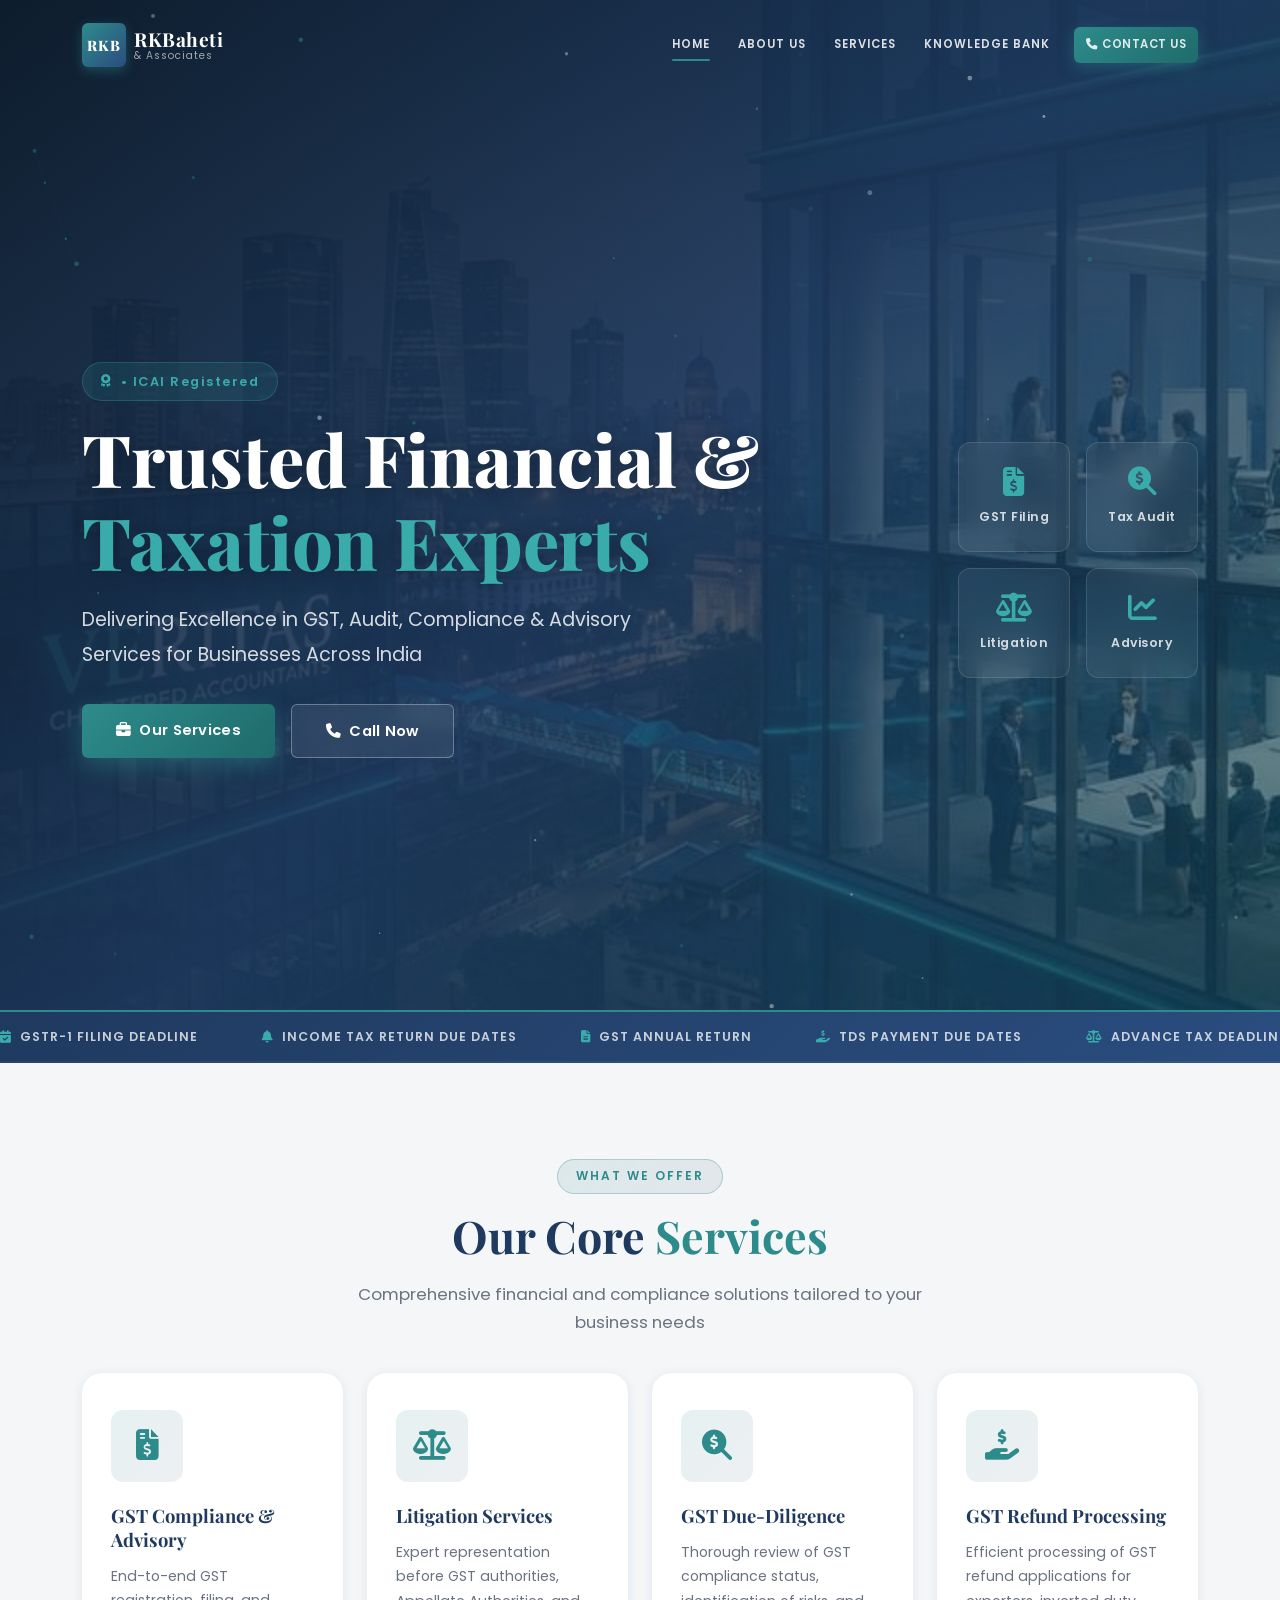
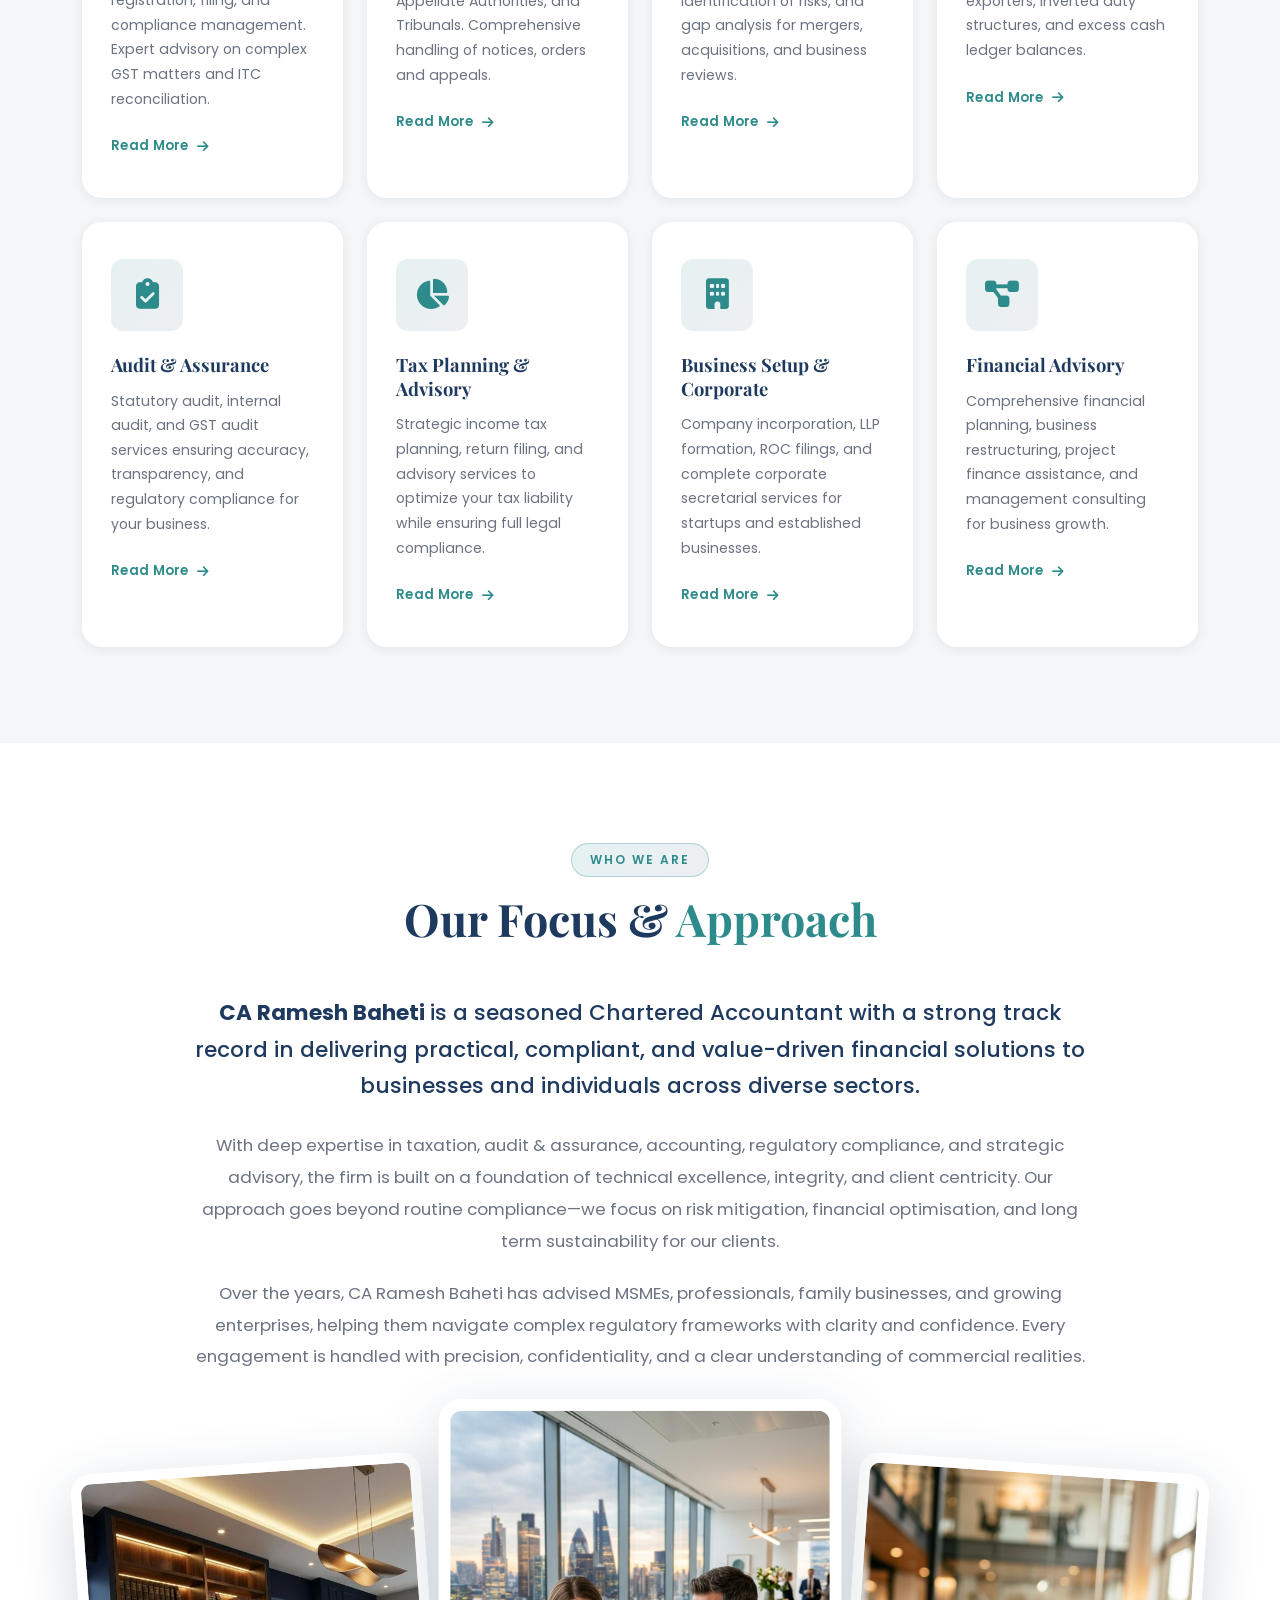
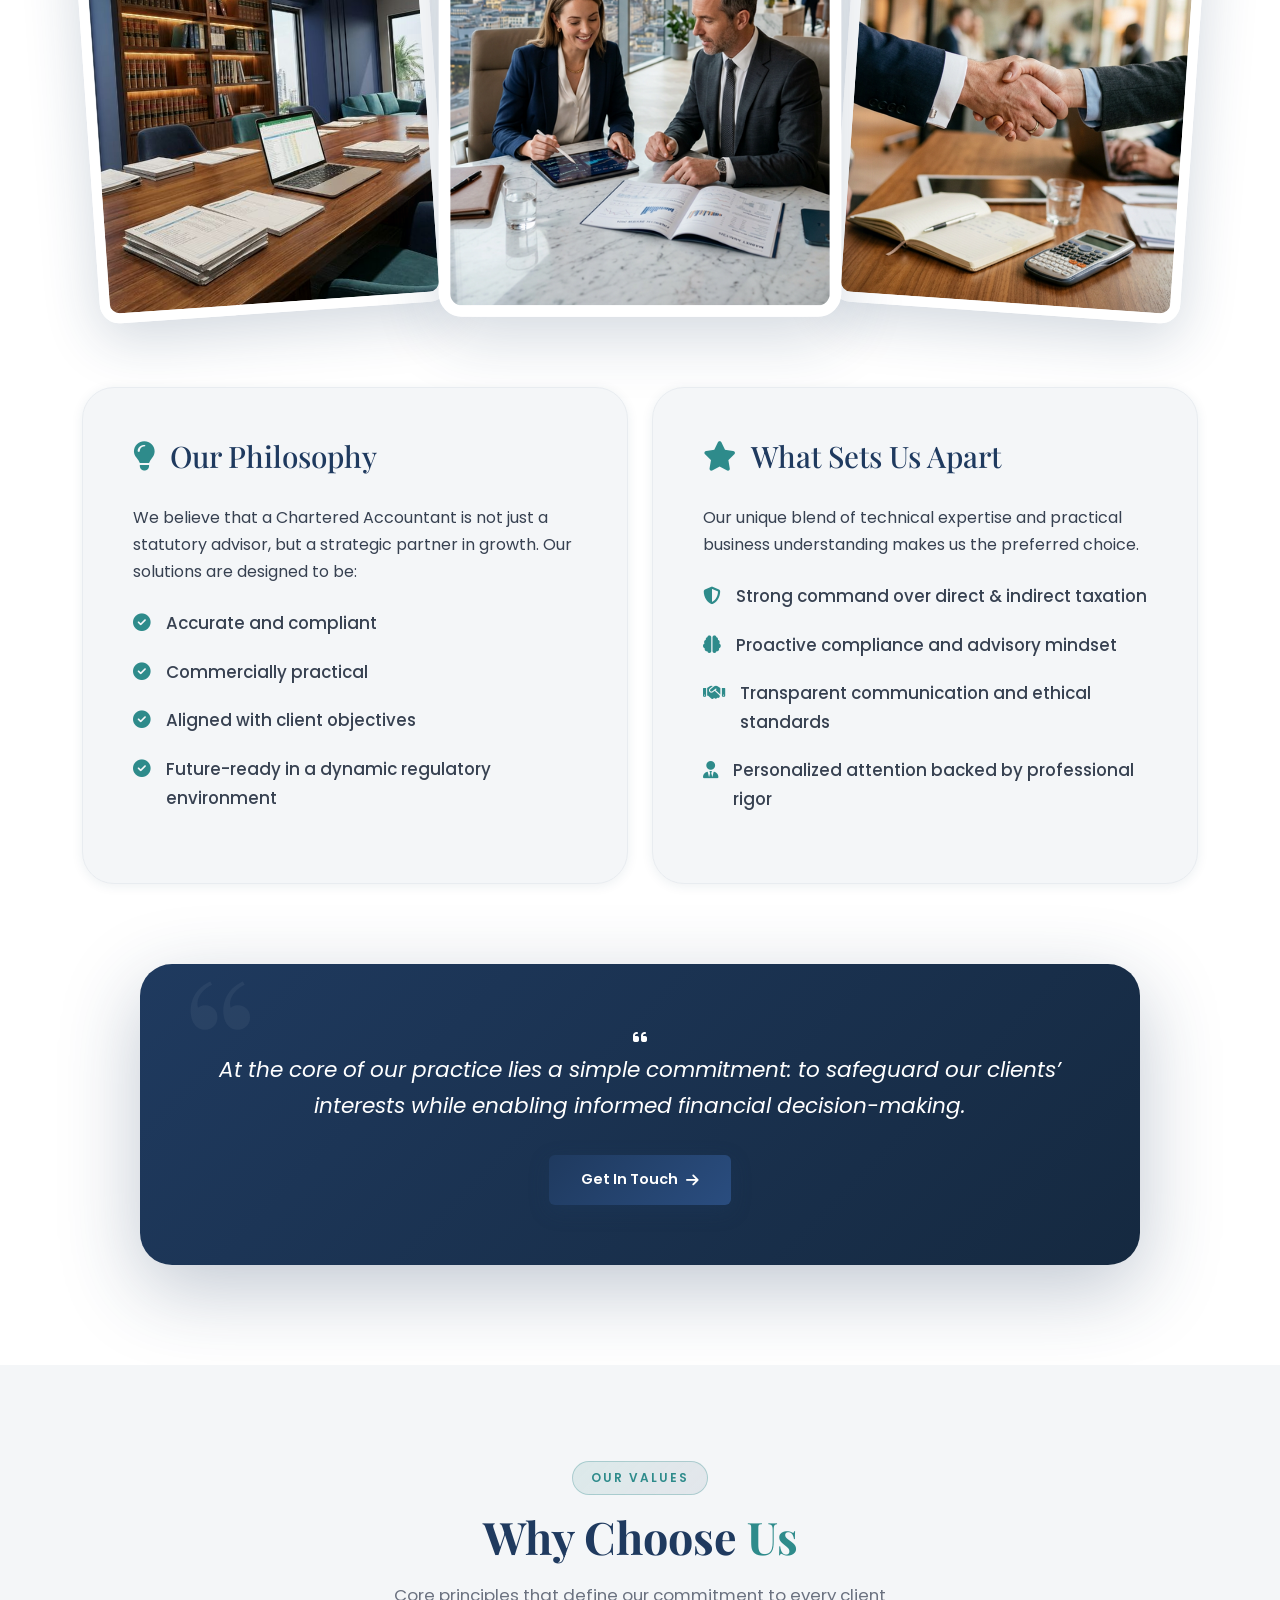
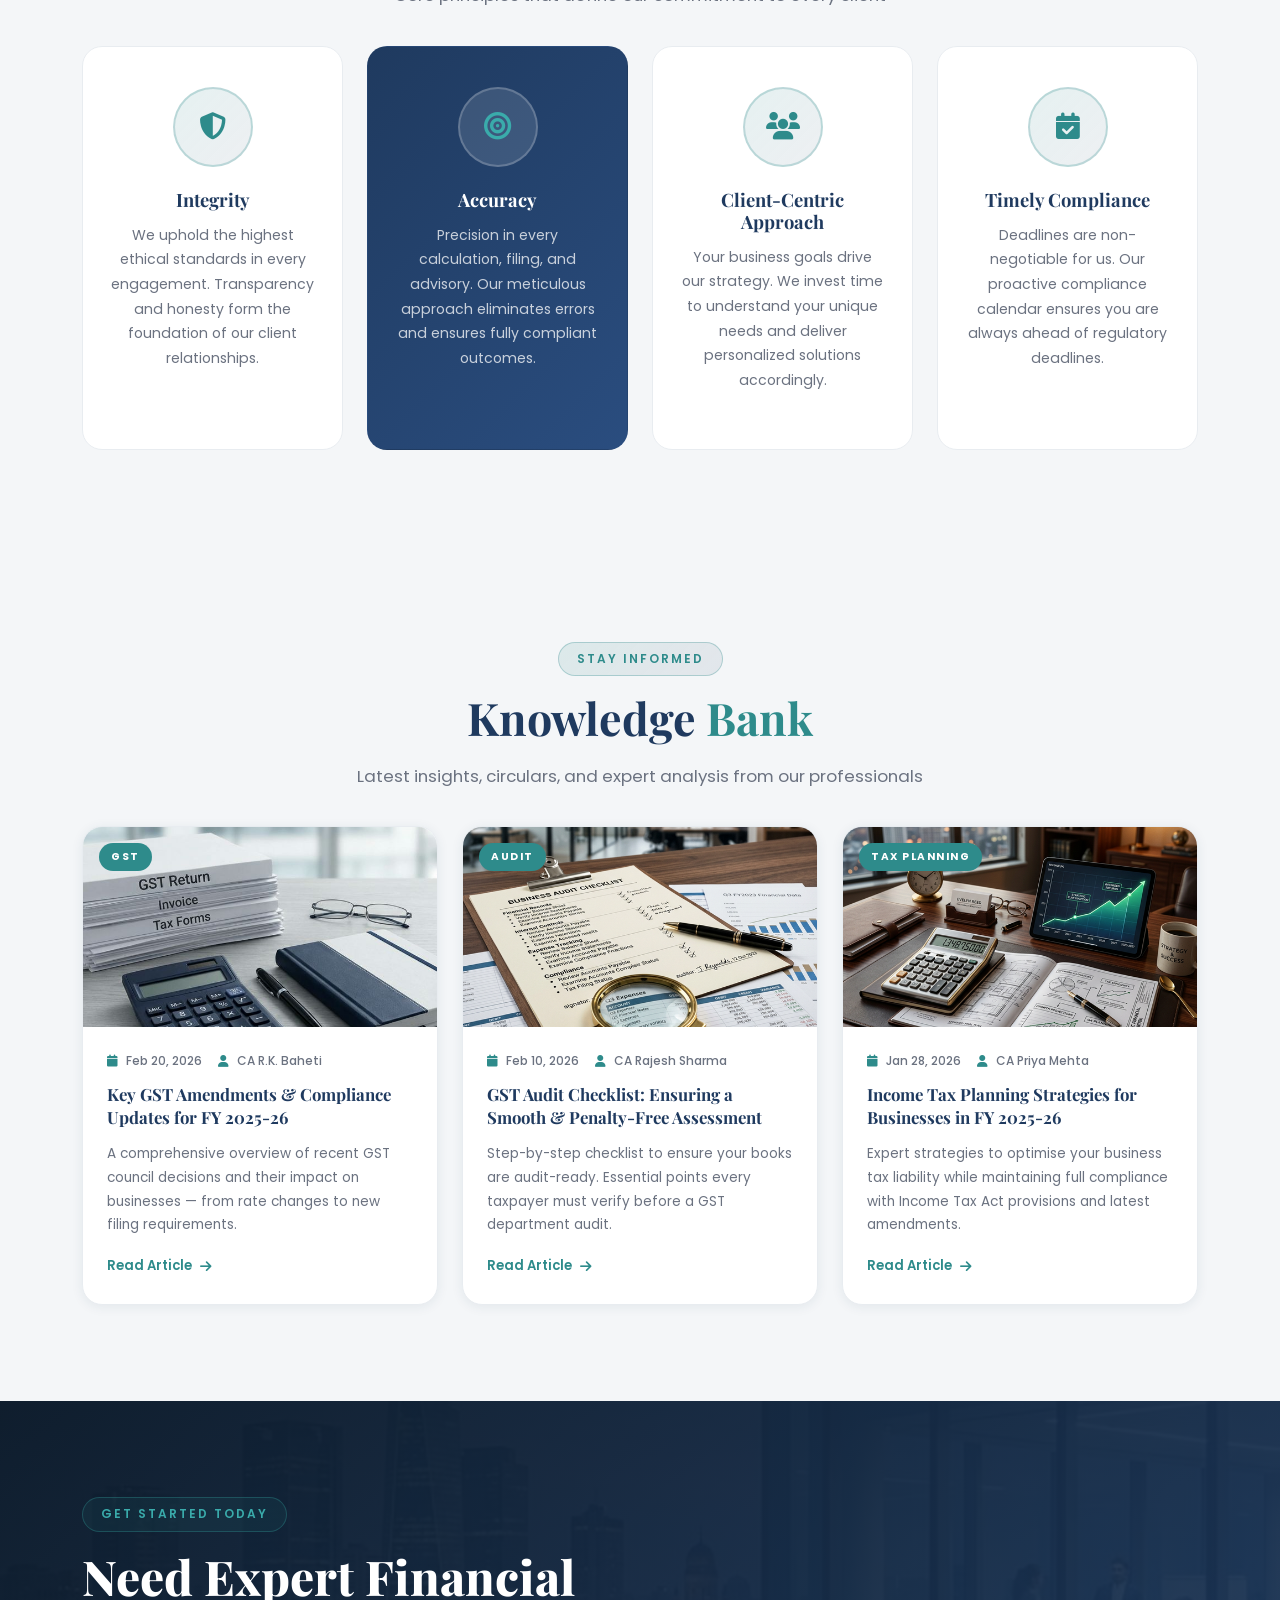
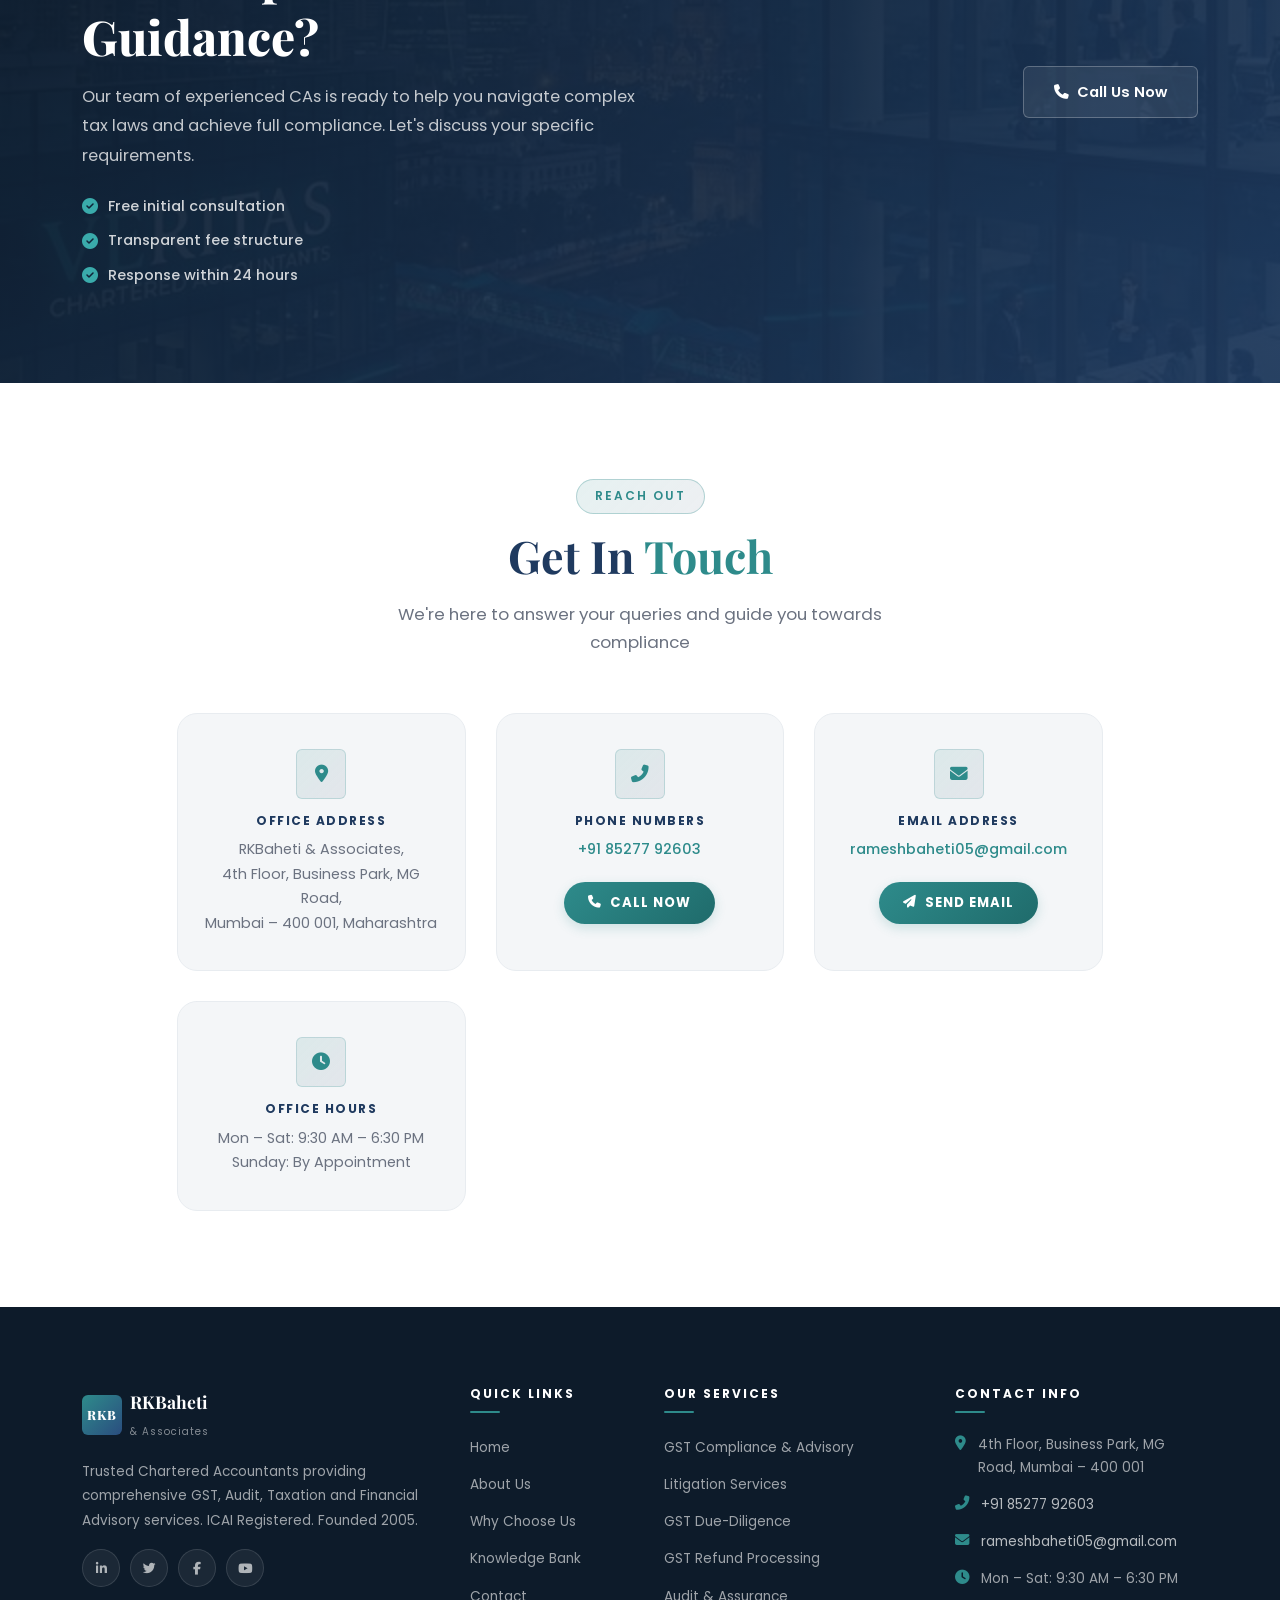
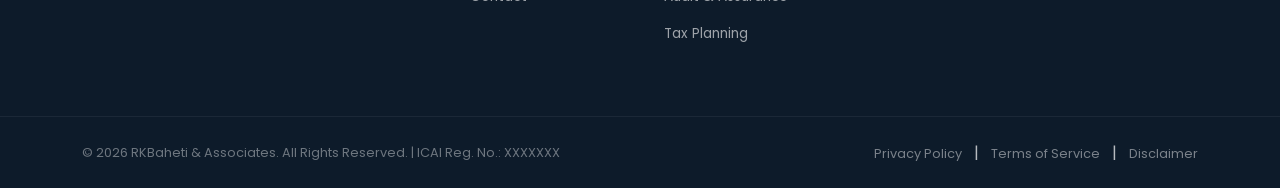
==== index.html @ eb528866 "first commit of this webiste" ====
<!DOCTYPE html>
<html lang="en">

<head>
    <meta charset="UTF-8" />
    <meta name="viewport" content="width=device-width, initial-scale=1.0" />
    <meta name="description"
        content="RKBaheti & Associates – Trusted Chartered Accountant firm delivering excellence in GST Compliance, Audit, Taxation, Litigation & Financial Advisory services across India." />
    <meta name="keywords"
        content="Chartered Accountant, CA firm, GST compliance, taxation, audit, financial advisory, GST refund, litigation, India, RKBaheti" />
    <meta name="author" content="RKBaheti & Associates" />
    <meta property="og:title" content="RKBaheti & Associates | Chartered Accountants" />
    <meta property="og:description" content="Delivering Excellence in GST, Audit, Compliance & Advisory Services." />
    <meta property="og:type" content="website" />

    <title>RKBaheti & Associates | Chartered Accountants</title>

    <!-- Google Fonts -->
    <link rel="preconnect" href="https://fonts.googleapis.com" />
    <link rel="preconnect" href="https://fonts.gstatic.com" crossorigin />
    <link
        href="https://fonts.googleapis.com/css2?family=Playfair+Display:wght@400;500;600;700;800&family=Poppins:wght@300;400;500;600;700&display=swap"
        rel="stylesheet" />

    <!-- Bootstrap 5 -->
    <link rel="stylesheet" href="https://cdn.jsdelivr.net/npm/bootstrap@5.3.3/dist/css/bootstrap.min.css" />

    <!-- Font Awesome Icons -->
    <link rel="stylesheet" href="https://cdnjs.cloudflare.com/ajax/libs/font-awesome/6.5.1/css/all.min.css" />

    <!-- AOS Animations -->
    <link rel="stylesheet" href="https://cdn.jsdelivr.net/npm/aos@2.3.4/dist/aos.css" />

    <!-- Custom Stylesheet -->
    <link rel="stylesheet" href="assets/css/style.css" />
</head>

<body>

    <!-- ========== PRELOADER ========== -->
    <div id="preloader" aria-hidden="true">
        <div class="preloader-inner">
            <div class="preloader-logo">RKB</div>
            <div class="preloader-bar">
                <div class="preloader-fill"></div>
            </div>
        </div>
    </div>

    <!-- ========== NAVBAR ========== -->
    <nav id="mainNav" class="navbar navbar-expand-lg fixed-top" aria-label="Main navigation">
        <div class="container-xl">
            <!-- Logo -->
            <a class="navbar-brand d-flex align-items-center gap-2" href="#home" id="nav-logo"
                aria-label="RKBaheti Home">
                <div class="logo-emblem" aria-hidden="true">
                    <span class="logo-initials">RKB</span>
                </div>
                <div class="logo-text">
                    <span class="logo-name">RKBaheti</span>
                    <span class="logo-tagline">& Associates</span>
                </div>
            </a>

            <!-- Hamburger -->
            <button class="navbar-toggler" type="button" data-bs-toggle="collapse" data-bs-target="#navbarContent"
                aria-controls="navbarContent" aria-expanded="false" aria-label="Toggle navigation" id="hamburger-btn">
                <span class="hamburger-icon"><span></span><span></span><span></span></span>
            </button>

            <!-- Nav Links -->
            <div class="collapse navbar-collapse" id="navbarContent">
                <ul class="navbar-nav ms-auto align-items-lg-center gap-lg-1">

                    <li class="nav-item">
                        <a class="nav-link active" href="#home">HOME</a>
                    </li>

                    <!-- About Dropdown -->
                    <li class="nav-item dropdown">
                        <a class="nav-link dropdown-toggle" href="#" id="aboutDropdown" data-bs-toggle="dropdown"
                            aria-expanded="false">ABOUT US</a>
                        <ul class="dropdown-menu" aria-labelledby="aboutDropdown">
                            <li><a class="dropdown-item" href="#about"><i class="fas fa-building me-2"></i>Our Firm</a>
                            </li>
                            <li><a class="dropdown-item" href="#why-us"><i class="fas fa-star me-2"></i>Why Choose
                                    Us</a></li>
                            <li><a class="dropdown-item" href="#about"><i class="fas fa-lightbulb me-2"></i>Our
                                    Philosophy</a></li>
                        </ul>
                    </li>

                    <!-- Services Dropdown -->
                    <li class="nav-item dropdown">
                        <a class="nav-link dropdown-toggle" href="#" id="servicesDropdown" data-bs-toggle="dropdown"
                            aria-expanded="false">SERVICES</a>
                        <ul class="dropdown-menu" aria-labelledby="servicesDropdown">
                            <li><a class="dropdown-item" href="services/gst-compliance.html"><i
                                        class="fas fa-file-invoice-dollar me-2"></i>GST Compliance & Advisory</a></li>
                            <li><a class="dropdown-item" href="services/litigation.html"><i
                                        class="fas fa-balance-scale me-2"></i>Litigation Services</a></li>
                            <li><a class="dropdown-item" href="services/gst-due-diligence.html"><i
                                        class="fas fa-search-dollar me-2"></i>GST Due-Diligence</a></li>
                            <li><a class="dropdown-item" href="services/gst-refund.html"><i
                                        class="fas fa-hand-holding-usd me-2"></i>GST Refund Processing</a></li>
                            <li><a class="dropdown-item" href="services/audit-assurance.html"><i
                                        class="fas fa-clipboard-check me-2"></i>Audit & Assurance</a></li>
                            <li><a class="dropdown-item" href="services/tax-planning.html"><i
                                        class="fas fa-chart-pie me-2"></i>Tax Planning & Advisory</a></li>
                            <li><a class="dropdown-item" href="services/business-setup.html"><i
                                        class="fas fa-building me-2"></i>Business Setup & Corporate</a></li>
                            <li><a class="dropdown-item" href="services/financial-advisory.html"><i
                                        class="fas fa-project-diagram me-2"></i>Financial Advisory</a></li>
                        </ul>
                    </li>

                    <!-- Knowledge Bank Dropdown -->
                    <li class="nav-item dropdown">
                        <a class="nav-link dropdown-toggle" href="#" id="knowledgeDropdown" data-bs-toggle="dropdown"
                            aria-expanded="false">KNOWLEDGE BANK</a>
                        <ul class="dropdown-menu" aria-labelledby="knowledgeDropdown">
                            <li><a class="dropdown-item" href="#knowledge"><i class="fas fa-newspaper me-2"></i>GST
                                    Updates</a></li>
                            <li><a class="dropdown-item" href="#knowledge"><i class="fas fa-file-alt me-2"></i>Tax
                                    Circulars</a></li>
                            <li><a class="dropdown-item" href="#knowledge"><i
                                        class="fas fa-calendar-check me-2"></i>Compliance Calendar</a></li>
                            <li><a class="dropdown-item" href="#knowledge"><i class="fas fa-briefcase me-2"></i>Case
                                    Studies</a></li>
                        </ul>
                    </li>



                    <li class="nav-item ms-lg-2">
                        <a class="nav-link nav-cta-btn" href="#contact" id="nav-contact-btn">
                            <i class="fas fa-phone me-1"></i>CONTACT US
                        </a>
                    </li>

                </ul>
            </div>
        </div>
    </nav>

    <!-- ========== HERO SECTION ========== -->
    <section id="home" class="hero-section" aria-label="Hero banner">
        <div class="hero-overlay"></div>
        <div class="hero-particles" aria-hidden="true" id="hero-particles"></div>
        <div class="container-xl hero-content">
            <div class="row align-items-center min-vh-100">
                <div class="col-lg-8" data-aos="fade-right" data-aos-duration="1000">
                    <div class="hero-badge mb-3" aria-label="Firm badge">
                        <i class="fas fa-award me-2" aria-hidden="true"></i>• ICAI Registered
                    </div>
                    <h1 class="hero-title">
                        Trusted Financial &<br /><span class="hero-title-accent">Taxation Experts</span>
                    </h1>
                    <p class="hero-subtitle">
                        Delivering Excellence in GST, Audit, Compliance & Advisory Services for Businesses Across India
                    </p>

                    <div class="hero-actions d-flex flex-wrap gap-3">
                        <a href="#services" class="btn btn-hero-primary" id="hero-services-btn"
                            aria-label="View our services">
                            <i class="fas fa-briefcase me-2" aria-hidden="true"></i>Our Services
                        </a>
                        <a href="tel:+918527792603" class="btn btn-hero-secondary" id="hero-contact-btn"
                            aria-label="Call us now">
                            <i class="fas fa-phone me-2" aria-hidden="true"></i>Call Now
                        </a>
                    </div>
                </div>
                <div class="col-lg-4 d-none d-lg-flex justify-content-end" data-aos="fade-left" data-aos-duration="1000"
                    data-aos-delay="300">
                    <div class="hero-card-float">
                        <div class="hcf-item">
                            <i class="fas fa-file-invoice-dollar" aria-hidden="true"></i>
                            <span>GST Filing</span>
                        </div>
                        <div class="hcf-item">
                            <i class="fas fa-search-dollar" aria-hidden="true"></i>
                            <span>Tax Audit</span>
                        </div>
                        <div class="hcf-item">
                            <i class="fas fa-balance-scale" aria-hidden="true"></i>
                            <span>Litigation</span>
                        </div>
                        <div class="hcf-item">
                            <i class="fas fa-chart-line" aria-hidden="true"></i>
                            <span>Advisory</span>
                        </div>
                    </div>
                </div>
            </div>
        </div>
    </section>

    <!-- ========== MARQUEE STRIP ========== -->
    <div class="marquee-strip" aria-label="Compliance calendar highlights">
        <div class="marquee-track">
            <span><i class="fas fa-calendar-check me-2" aria-hidden="true"></i>GSTR-1 Filing Deadline</span>
            <span><i class="fas fa-bell me-2" aria-hidden="true"></i>Income Tax Return Due Dates</span>
            <span><i class="fas fa-file-alt me-2" aria-hidden="true"></i>GST Annual Return</span>
            <span><i class="fas fa-hand-holding-usd me-2" aria-hidden="true"></i>TDS Payment Due Dates</span>
            <span><i class="fas fa-balance-scale me-2" aria-hidden="true"></i>Advance Tax Deadlines</span>
            <span><i class="fas fa-clipboard-check me-2" aria-hidden="true"></i>Statutory Audit Completion</span>
            <span><i class="fas fa-calendar-check me-2" aria-hidden="true"></i>GSTR-1 Filing Deadline</span>
            <span><i class="fas fa-bell me-2" aria-hidden="true"></i>Income Tax Return Due Dates</span>
            <span><i class="fas fa-file-alt me-2" aria-hidden="true"></i>GST Annual Return</span>
            <span><i class="fas fa-hand-holding-usd me-2" aria-hidden="true"></i>TDS Payment Due Dates</span>
            <span><i class="fas fa-balance-scale me-2" aria-hidden="true"></i>Advance Tax Deadlines</span>
            <span><i class="fas fa-clipboard-check me-2" aria-hidden="true"></i>Statutory Audit Completion</span>
        </div>
    </div>

    <!-- ========== SERVICES SECTION ========== -->
    <section id="services" class="section-pad" aria-label="Our services">
        <div class="container-xl">
            <div class="section-header text-center" data-aos="fade-up">
                <span class="section-badge">What We Offer</span>
                <h2 class="section-title">Our Core <span class="text-accent">Services</span></h2>
                <p class="section-subtitle">Comprehensive financial and compliance solutions tailored to your business
                    needs</p>
            </div>

            <div class="row g-4 mt-2">
                <!-- Card 1 -->
                <div class="col-lg-3 col-md-6" data-aos="fade-up" data-aos-delay="100">
                    <article class="service-card">
                        <div class="service-icon-wrap" aria-hidden="true">
                            <div class="service-icon-bg"></div>
                            <i class="fas fa-file-invoice-dollar service-icon"></i>
                        </div>
                        <h3 class="service-title">GST Compliance & Advisory</h3>
                        <p class="service-desc">End-to-end GST registration, filing, and compliance management. Expert
                            advisory on complex GST matters and ITC reconciliation.</p>
                        <a href="services/gst-compliance.html" class="service-link"
                            aria-label="Read more about GST Compliance" id="svc-gst-link">Read More <i
                                class="fas fa-arrow-right ms-1" aria-hidden="true"></i></a>
                    </article>
                </div>
                <!-- Card 2 -->
                <div class="col-lg-3 col-md-6" data-aos="fade-up" data-aos-delay="200">
                    <article class="service-card">
                        <div class="service-icon-wrap" aria-hidden="true">
                            <div class="service-icon-bg"></div>
                            <i class="fas fa-balance-scale service-icon"></i>
                        </div>
                        <h3 class="service-title">Litigation Services</h3>
                        <p class="service-desc">Expert representation before GST authorities, Appellate Authorities, and
                            Tribunals. Comprehensive handling of notices, orders and appeals.</p>
                        <a href="services/litigation.html" class="service-link" aria-label="Read more about Litigation"
                            id="svc-litigation-link">Read More <i class="fas fa-arrow-right ms-1"
                                aria-hidden="true"></i></a>
                    </article>
                </div>
                <!-- Card 3 -->
                <div class="col-lg-3 col-md-6" data-aos="fade-up" data-aos-delay="300">
                    <article class="service-card">
                        <div class="service-icon-wrap" aria-hidden="true">
                            <div class="service-icon-bg"></div>
                            <i class="fas fa-search-dollar service-icon"></i>
                        </div>
                        <h3 class="service-title">GST Due-Diligence</h3>
                        <p class="service-desc">Thorough review of GST compliance status, identification of risks, and
                            gap analysis for mergers, acquisitions, and business reviews.</p>
                        <a href="services/gst-due-diligence.html" class="service-link"
                            aria-label="Read more about GST Due Diligence" id="svc-dd-link">Read More <i
                                class="fas fa-arrow-right ms-1" aria-hidden="true"></i></a>
                    </article>
                </div>
                <!-- Card 4 -->
                <div class="col-lg-3 col-md-6" data-aos="fade-up" data-aos-delay="400">
                    <article class="service-card">
                        <div class="service-icon-wrap" aria-hidden="true">
                            <div class="service-icon-bg"></div>
                            <i class="fas fa-hand-holding-usd service-icon"></i>
                        </div>
                        <h3 class="service-title">GST Refund Processing</h3>
                        <p class="service-desc">Efficient processing of GST refund applications for exporters, inverted
                            duty structures, and excess cash ledger balances.</p>
                        <a href="services/gst-refund.html" class="service-link" aria-label="Read more about GST Refund"
                            id="svc-refund-link">Read More <i class="fas fa-arrow-right ms-1"
                                aria-hidden="true"></i></a>
                    </article>
                </div>
                <!-- Card 5 -->
                <div class="col-lg-3 col-md-6" data-aos="fade-up" data-aos-delay="100">
                    <article class="service-card">
                        <div class="service-icon-wrap" aria-hidden="true">
                            <div class="service-icon-bg"></div>
                            <i class="fas fa-clipboard-check service-icon"></i>
                        </div>
                        <h3 class="service-title">Audit & Assurance</h3>
                        <p class="service-desc">Statutory audit, internal audit, and GST audit services ensuring
                            accuracy, transparency, and regulatory compliance for your business.</p>
                        <a href="services/audit-assurance.html" class="service-link" aria-label="Read more about Audit"
                            id="svc-audit-link">Read More <i class="fas fa-arrow-right ms-1" aria-hidden="true"></i></a>
                    </article>
                </div>
                <!-- Card 6 -->
                <div class="col-lg-3 col-md-6" data-aos="fade-up" data-aos-delay="200">
                    <article class="service-card">
                        <div class="service-icon-wrap" aria-hidden="true">
                            <div class="service-icon-bg"></div>
                            <i class="fas fa-chart-pie service-icon"></i>
                        </div>
                        <h3 class="service-title">Tax Planning & Advisory</h3>
                        <p class="service-desc">Strategic income tax planning, return filing, and advisory services to
                            optimize your tax liability while ensuring full legal compliance.</p>
                        <a href="services/tax-planning.html" class="service-link"
                            aria-label="Read more about Tax Planning" id="svc-tax-link">Read More <i
                                class="fas fa-arrow-right ms-1" aria-hidden="true"></i></a>
                    </article>
                </div>
                <!-- Card 7 -->
                <div class="col-lg-3 col-md-6" data-aos="fade-up" data-aos-delay="300">
                    <article class="service-card">
                        <div class="service-icon-wrap" aria-hidden="true">
                            <div class="service-icon-bg"></div>
                            <i class="fas fa-building service-icon"></i>
                        </div>
                        <h3 class="service-title">Business Setup & Corporate</h3>
                        <p class="service-desc">Company incorporation, LLP formation, ROC filings, and complete
                            corporate secretarial services for startups and established businesses.</p>
                        <a href="services/business-setup.html" class="service-link"
                            aria-label="Read more about Business Setup" id="svc-corp-link">Read More <i
                                class="fas fa-arrow-right ms-1" aria-hidden="true"></i></a>
                    </article>
                </div>
                <!-- Card 8 -->
                <div class="col-lg-3 col-md-6" data-aos="fade-up" data-aos-delay="400">
                    <article class="service-card">
                        <div class="service-icon-wrap" aria-hidden="true">
                            <div class="service-icon-bg"></div>
                            <i class="fas fa-project-diagram service-icon"></i>
                        </div>
                        <h3 class="service-title">Financial Advisory</h3>
                        <p class="service-desc">Comprehensive financial planning, business restructuring, project
                            finance assistance, and management consulting for business growth.</p>
                        <a href="services/financial-advisory.html" class="service-link"
                            aria-label="Read more about Financial Advisory" id="svc-fin-link">Read More <i
                                class="fas fa-arrow-right ms-1" aria-hidden="true"></i></a>
                    </article>
                </div>
            </div>
        </div>
    </section>

    <!-- ========== ABOUT SECTION (REDESIGNED) ========== -->
    <section id="about" class="about-v2">
        <div class="container-xl">
            <!-- Header -->
            <div class="section-header text-center mb-5" data-aos="fade-up">
                <span class="section-badge">Who We Are</span>
                <h2 class="section-title">Our Focus & <span class="text-accent">Approach</span></h2>
            </div>

            <!-- Intro Text -->
            <div class="about-intro-text" data-aos="fade-up">
                <p class="lead">
                    <strong>CA Ramesh Baheti </strong> is a seasoned Chartered Accountant with a strong track record
                    in delivering practical, compliant, and value-driven financial solutions to businesses and
                    individuals across diverse sectors.
                </p>
                <p>
                    With deep expertise in taxation, audit & assurance, accounting, regulatory compliance, and
                    strategic advisory, the firm is built on a foundation of technical excellence, integrity, and
                    client centricity. Our approach goes beyond routine compliance—we focus on risk mitigation,
                    financial optimisation, and long term sustainability for our clients.
                </p>
                <p>
                    Over the years, CA Ramesh Baheti has advised MSMEs, professionals, family businesses, and
                    growing enterprises, helping them navigate complex regulatory frameworks with clarity and
                    confidence. Every engagement is handled with precision, confidentiality, and a clear
                    understanding of commercial realities.
                </p>
            </div>

            <!-- Integrated Image Collage -->
            <div class="about-collage-v2" data-aos="zoom-in">
                <div class="collage-item">
                    <img src="assets/images/about_img.png" alt="RKBaheti office environment" loading="lazy">
                </div>
                <div class="collage-item">
                    <img src="assets/images/collaboration_img.png" alt="Client consultation" loading="lazy">
                </div>
                <div class="collage-item">
                    <img src="assets/images/consultation_img.png" alt="Strategic planning" loading="lazy">
                </div>
            </div>

            <!-- Values & Philosophy Grid -->
            <div class="row g-4 mt-5">
                <div class="col-lg-6" data-aos="fade-right">
                    <div class="about-feature-box">
                        <h3><i class="fas fa-lightbulb"></i> Our Philosophy</h3>
                        <p class="mb-4">We believe that a Chartered Accountant is not just a statutory advisor, but a
                            strategic partner in growth. Our solutions are designed to be:</p>
                        <ul class="about-feature-list">
                            <li><i class="fas fa-check-circle"></i> Accurate and compliant</li>
                            <li><i class="fas fa-check-circle"></i> Commercially practical</li>
                            <li><i class="fas fa-check-circle"></i> Aligned with client objectives</li>
                            <li><i class="fas fa-check-circle"></i> Future-ready in a dynamic regulatory environment
                            </li>
                        </ul>
                    </div>
                </div>
                <div class="col-lg-6" data-aos="fade-left">
                    <div class="about-feature-box">
                        <h3><i class="fas fa-star"></i> What Sets Us Apart</h3>
                        <p class="mb-4">Our unique blend of technical expertise and practical business understanding
                            makes us the preferred choice.</p>
                        <ul class="about-feature-list">
                            <li><i class="fas fa-shield-alt"></i> Strong command over direct & indirect taxation</li>
                            <li><i class="fas fa-brain"></i> Proactive compliance and advisory mindset</li>
                            <li><i class="fas fa-handshake"></i> Transparent communication and ethical standards</li>
                            <li><i class="fas fa-user-tie"></i> Personalized attention backed by professional rigor</li>
                        </ul>
                    </div>
                </div>
            </div>

            <!-- Highlight Commitment -->
            <div class="about-highlight-quote" data-aos="fade-up">
                <i class="fas fa-quote-left"></i>
                <p>At the core of our practice lies a simple commitment: to safeguard our clients’ interests while
                    enabling informed financial decision-making.</p>
                <a href="#contact" class="btn btn-primary-custom" id="about-contact-btn-v2">
                    Get In Touch <i class="fas fa-arrow-right ms-2"></i>
                </a>
            </div>
        </div>
    </section>

    <!-- ========== WHY CHOOSE US ========== -->
    <section id="why-us" class="section-pad why-section" aria-label="Why choose RKBaheti">
        <div class="container-xl">
            <div class="section-header text-center" data-aos="fade-up">
                <span class="section-badge">Our Values</span>
                <h2 class="section-title">Why Choose <span class="text-accent">Us</span></h2>
                <p class="section-subtitle">Core principles that define our commitment to every client</p>
            </div>
            <div class="row g-4 mt-2">
                <div class="col-lg-3 col-md-6" data-aos="fade-up" data-aos-delay="100">
                    <div class="why-card">
                        <div class="why-icon-ring" aria-hidden="true">
                            <i class="fas fa-shield-alt"></i>
                        </div>
                        <h3 class="why-title">Integrity</h3>
                        <p class="why-desc">We uphold the highest ethical standards in every engagement. Transparency
                            and honesty form the foundation of our client relationships.</p>
                    </div>
                </div>
                <div class="col-lg-3 col-md-6" data-aos="fade-up" data-aos-delay="200">
                    <div class="why-card why-card-highlight">
                        <div class="why-icon-ring" aria-hidden="true">
                            <i class="fas fa-bullseye"></i>
                        </div>
                        <h3 class="why-title">Accuracy</h3>
                        <p class="why-desc">Precision in every calculation, filing, and advisory. Our meticulous
                            approach eliminates errors and ensures fully compliant outcomes.</p>
                    </div>
                </div>
                <div class="col-lg-3 col-md-6" data-aos="fade-up" data-aos-delay="300">
                    <div class="why-card">
                        <div class="why-icon-ring" aria-hidden="true">
                            <i class="fas fa-users"></i>
                        </div>
                        <h3 class="why-title">Client-Centric Approach</h3>
                        <p class="why-desc">Your business goals drive our strategy. We invest time to understand your
                            unique needs and deliver personalized solutions accordingly.</p>
                    </div>
                </div>
                <div class="col-lg-3 col-md-6" data-aos="fade-up" data-aos-delay="400">
                    <div class="why-card">
                        <div class="why-icon-ring" aria-hidden="true">
                            <i class="fas fa-calendar-check"></i>
                        </div>
                        <h3 class="why-title">Timely Compliance</h3>
                        <p class="why-desc">Deadlines are non-negotiable for us. Our proactive compliance calendar
                            ensures you are always ahead of regulatory deadlines.</p>
                    </div>
                </div>
            </div>
        </div>
    </section>

    <!-- Team section removed as requested -->

    <!-- ========== KNOWLEDGE BANK ========== -->
    <section id="knowledge" class="section-pad knowledge-section" aria-label="Knowledge bank">
        <div class="container-xl">
            <div class="section-header text-center" data-aos="fade-up">
                <span class="section-badge">Stay Informed</span>
                <h2 class="section-title">Knowledge <span class="text-accent">Bank</span></h2>
                <p class="section-subtitle">Latest insights, circulars, and expert analysis from our professionals</p>
            </div>
            <div class="row g-4 mt-2">
                <div class="col-lg-4 col-md-6" data-aos="fade-up" data-aos-delay="100">
                    <article class="blog-card">
                        <div class="blog-img-wrap">
                            <a href="blog/gst-amendments-fy2025-26.html" aria-label="Read GST Amendments blog">
                                <img src="assets/images/blog1.png" alt="GST Compliance Updates 2024" class="blog-img"
                                    loading="lazy" />
                            </a>
                            <span class="blog-category" aria-label="Category: GST">GST</span>
                        </div>
                        <div class="blog-body">
                            <div class="blog-meta">
                                <span><i class="fas fa-calendar me-1" aria-hidden="true"></i>Feb 20, 2026</span>
                                <span><i class="fas fa-user me-1" aria-hidden="true"></i>CA R.K. Baheti</span>
                            </div>
                            <h3 class="blog-title"><a href="blog/gst-amendments-fy2025-26.html">Key GST Amendments &
                                    Compliance Updates for FY 2025-26</a></h3>
                            <p class="blog-excerpt">A comprehensive overview of recent GST council decisions and their
                                impact on businesses — from rate changes to new filing requirements.</p>
                            <a href="blog/gst-amendments-fy2025-26.html" class="blog-read-link" id="blog1-link"
                                aria-label="Read article about GST amendments">Read Article <i
                                    class="fas fa-arrow-right ms-1" aria-hidden="true"></i></a>
                        </div>
                    </article>
                </div>
                <div class="col-lg-4 col-md-6" data-aos="fade-up" data-aos-delay="200">
                    <article class="blog-card">
                        <div class="blog-img-wrap">
                            <a href="blog/gst-audit-checklist.html" aria-label="Read GST Audit Checklist blog">
                                <img src="assets/images/blog2.png" alt="GST Audit Checklist" class="blog-img"
                                    loading="lazy" />
                            </a>
                            <span class="blog-category" aria-label="Category: Audit">AUDIT</span>
                        </div>
                        <div class="blog-body">
                            <div class="blog-meta">
                                <span><i class="fas fa-calendar me-1" aria-hidden="true"></i>Feb 10, 2026</span>
                                <span><i class="fas fa-user me-1" aria-hidden="true"></i>CA Rajesh Sharma</span>
                            </div>
                            <h3 class="blog-title"><a href="blog/gst-audit-checklist.html">GST Audit Checklist: Ensuring
                                    a Smooth & Penalty-Free Assessment</a></h3>
                            <p class="blog-excerpt">Step-by-step checklist to ensure your books are audit-ready.
                                Essential points every taxpayer must verify before a GST department audit.</p>
                            <a href="blog/gst-audit-checklist.html" class="blog-read-link" id="blog2-link"
                                aria-label="Read article about GST Audit">Read Article <i
                                    class="fas fa-arrow-right ms-1" aria-hidden="true"></i></a>
                        </div>
                    </article>
                </div>
                <div class="col-lg-4 col-md-6" data-aos="fade-up" data-aos-delay="300">
                    <article class="blog-card">
                        <div class="blog-img-wrap">
                            <a href="blog/income-tax-planning-fy2025-26.html"
                                aria-label="Read Income Tax Planning blog">
                                <img src="assets/images/blog3.png" alt="Income Tax Planning Strategies" class="blog-img"
                                    loading="lazy" />
                            </a>
                            <span class="blog-category" aria-label="Category: Tax Planning">TAX PLANNING</span>
                        </div>
                        <div class="blog-body">
                            <div class="blog-meta">
                                <span><i class="fas fa-calendar me-1" aria-hidden="true"></i>Jan 28, 2026</span>
                                <span><i class="fas fa-user me-1" aria-hidden="true"></i>CA Priya Mehta</span>
                            </div>
                            <h3 class="blog-title"><a href="blog/income-tax-planning-fy2025-26.html">Income Tax Planning
                                    Strategies for Businesses in FY 2025-26</a></h3>
                            <p class="blog-excerpt">Expert strategies to optimise your business tax liability while
                                maintaining full compliance with Income Tax Act provisions and latest amendments.</p>
                            <a href="blog/income-tax-planning-fy2025-26.html" class="blog-read-link" id="blog3-link"
                                aria-label="Read article about Tax Planning">Read Article <i
                                    class="fas fa-arrow-right ms-1" aria-hidden="true"></i></a>
                        </div>
                    </article>
                </div>
            </div>
        </div>
    </section>

    <!-- ========== CTA SECTION ========== -->
    <section id="cta" class="cta-section" aria-label="Call to action">
        <div class="cta-overlay"></div>
        <div class="container-xl">
            <div class="row align-items-center">
                <div class="col-lg-8" data-aos="fade-right">
                    <span class="section-badge cta-badge">Get Started Today</span>
                    <h2 class="cta-title">Need Expert Financial Guidance?</h2>
                    <p class="cta-subtitle">Our team of experienced CAs is ready to help you navigate complex tax laws
                        and achieve full compliance. Let's discuss your specific requirements.</p>
                    <ul class="cta-features" aria-label="Consultation benefits">
                        <li><i class="fas fa-check-circle" aria-hidden="true"></i> Free initial consultation</li>
                        <li><i class="fas fa-check-circle" aria-hidden="true"></i> Transparent fee structure</li>
                        <li><i class="fas fa-check-circle" aria-hidden="true"></i> Response within 24 hours</li>
                    </ul>
                </div>
                <div class="col-lg-4 text-lg-end text-center mt-4 mt-lg-0" data-aos="fade-left">
                    <a href="tel:+918527792603" class="btn btn-cta-secondary" id="cta-call-btn"
                        aria-label="Call us now">
                        <i class="fas fa-phone me-2" aria-hidden="true"></i>Call Us Now
                    </a>
                </div>
            </div>
        </div>
    </section>

    <!-- ========== CONTACT SECTION ========== -->
    <section id="contact" class="section-pad contact-section" aria-label="Contact us">
        <div class="container-xl">
            <div class="section-header text-center" data-aos="fade-up">
                <span class="section-badge">Reach Out</span>
                <h2 class="section-title">Get In <span class="text-accent">Touch</span></h2>
                <p class="section-subtitle">We're here to answer your queries and guide you towards compliance</p>
            </div>
            <div class="row g-4 mt-2 justify-content-center">
                <div class="col-lg-10">
                    <div class="contact-info-grid">
                        <!-- Address -->
                        <div class="contact-info-card" data-aos="fade-up" data-aos-delay="100">
                            <div class="contact-icon" aria-hidden="true"><i class="fas fa-map-marker-alt"></i></div>
                            <div class="contact-card-content">
                                <h4 class="contact-info-label">Office Address</h4>
                                <p class="contact-info-value">RKBaheti & Associates,<br />4th Floor, Business Park, MG
                                    Road,<br />Mumbai – 400 001, Maharashtra</p>
                            </div>
                        </div>

                        <!-- Phone -->
                        <div class="contact-info-card" data-aos="fade-up" data-aos-delay="200">
                            <div class="contact-icon" aria-hidden="true"><i class="fas fa-phone-alt"></i></div>
                            <div class="contact-card-content">
                                <h4 class="contact-info-label">Phone Numbers</h4>
                                <p class="contact-info-value">
                                    <a href="tel:+918527792603" aria-label="Call now">+91 85277 92603</a>
                                </p>
                                <a href="tel:+918527792603" class="contact-cta-link"><i class="fas fa-phone"></i> Call
                                    Now</a>
                            </div>
                        </div>

                        <!-- Email -->
                        <div class="contact-info-card" data-aos="fade-up" data-aos-delay="300">
                            <div class="contact-icon" aria-hidden="true"><i class="fas fa-envelope"></i></div>
                            <div class="contact-card-content">
                                <h4 class="contact-info-label">Email Address</h4>
                                <p class="contact-info-value">
                                    <a href="mailto:rameshbaheti05@gmail.com"
                                        aria-label="Email us">rameshbaheti05@gmail.com</a>
                                </p>
                                <a href="mailto:rameshbaheti05@gmail.com" class="contact-cta-link"><i
                                        class="fas fa-paper-plane"></i> Send Email</a>
                            </div>
                        </div>

                        <!-- Hours -->
                        <div class="contact-info-card" data-aos="fade-up" data-aos-delay="400">
                            <div class="contact-icon" aria-hidden="true"><i class="fas fa-clock"></i></div>
                            <div class="contact-card-content">
                                <h4 class="contact-info-label">Office Hours</h4>
                                <p class="contact-info-value">Mon – Sat: 9:30 AM – 6:30 PM<br />Sunday: By Appointment
                                </p>
                            </div>
                        </div>
                    </div>
                </div>
            </div>
        </div>
    </section>



    <!-- ========== FOOTER ========== -->
    <footer class="site-footer" role="contentinfo" aria-label="Site footer">
        <div class="footer-top">
            <div class="container-xl">
                <div class="row g-5">
                    <!-- Brand -->
                    <div class="col-lg-4 col-md-6">
                        <div class="footer-brand d-flex align-items-center gap-2 mb-3">
                            <div class="logo-emblem-sm" aria-hidden="true">
                                <span class="logo-initials-sm">RKB</span>
                            </div>
                            <div>
                                <span class="footer-brand-name">RKBaheti</span>
                                <span class="footer-brand-sub">& Associates</span>
                            </div>
                        </div>
                        <p class="footer-about-text">Trusted Chartered Accountants providing comprehensive GST, Audit,
                            Taxation and Financial Advisory services. ICAI Registered. Founded 2005.</p>
                        <div class="footer-socials mt-3" aria-label="Social media links">
                            <a href="#" class="footer-social-icon" aria-label="Follow us on LinkedIn"
                                id="footer-linkedin"><i class="fab fa-linkedin-in" aria-hidden="true"></i></a>
                            <a href="#" class="footer-social-icon" aria-label="Follow us on Twitter"
                                id="footer-twitter"><i class="fab fa-twitter" aria-hidden="true"></i></a>
                            <a href="#" class="footer-social-icon" aria-label="Follow us on Facebook"
                                id="footer-facebook"><i class="fab fa-facebook-f" aria-hidden="true"></i></a>
                            <a href="#" class="footer-social-icon" aria-label="Watch us on YouTube"
                                id="footer-youtube"><i class="fab fa-youtube" aria-hidden="true"></i></a>
                        </div>
                    </div>

                    <!-- Quick Links -->
                    <div class="col-lg-2 col-md-6 col-6">
                        <h4 class="footer-heading">Quick Links</h4>
                        <ul class="footer-links" aria-label="Quick navigation links">
                            <li><a href="#home">Home</a></li>
                            <li><a href="#about">About Us</a></li>
                            <li><a href="#why-us">Why Choose Us</a></li>
                            <li><a href="#knowledge">Knowledge Bank</a></li>

                            <li><a href="#contact">Contact</a></li>
                        </ul>
                    </div>

                    <!-- Services -->
                    <div class="col-lg-3 col-md-6 col-6">
                        <h4 class="footer-heading">Our Services</h4>
                        <ul class="footer-links" aria-label="Service links">
                            <li><a href="#services">GST Compliance & Advisory</a></li>
                            <li><a href="#services">Litigation Services</a></li>
                            <li><a href="#services">GST Due-Diligence</a></li>
                            <li><a href="#services">GST Refund Processing</a></li>
                            <li><a href="#services">Audit & Assurance</a></li>
                            <li><a href="#services">Tax Planning</a></li>
                        </ul>
                    </div>

                    <!-- Contact -->
                    <div class="col-lg-3 col-md-6">
                        <h4 class="footer-heading">Contact Info</h4>
                        <ul class="footer-contact-list" aria-label="Contact information">
                            <li>
                                <i class="fas fa-map-marker-alt" aria-hidden="true"></i>
                                <span>4th Floor, Business Park, MG Road, Mumbai – 400 001</span>
                            </li>
                            <li>
                                <i class="fas fa-phone-alt" aria-hidden="true"></i>
                                <a href="tel:+918527792603">+91 85277 92603</a>
                            </li>
                            <li>
                                <i class="fas fa-envelope" aria-hidden="true"></i>
                                <a href="mailto:rameshbaheti05@gmail.com">rameshbaheti05@gmail.com</a>
                            </li>
                            <li>
                                <i class="fas fa-clock" aria-hidden="true"></i>
                                <span>Mon – Sat: 9:30 AM – 6:30 PM</span>
                            </li>
                        </ul>
                    </div>
                </div>
            </div>
        </div>
        <div class="footer-bottom">
            <div class="container-xl">
                <div class="row align-items-center">
                    <div class="col-md-6 text-center text-md-start">
                        <p>&copy; 2026 RKBaheti & Associates. All Rights Reserved. | ICAI Reg. No.: XXXXXXX</p>
                    </div>
                    <div class="col-md-6 text-center text-md-end">
                        <a href="#">Privacy Policy</a>
                        <span class="mx-2">|</span>
                        <a href="#">Terms of Service</a>
                        <span class="mx-2">|</span>
                        <a href="#">Disclaimer</a>
                    </div>
                </div>
            </div>
        </div>
    </footer>

    <!-- ========== SCROLL TO TOP ========== -->
    <button id="scrollTopBtn" class="scroll-top-btn" aria-label="Scroll to top" title="Back to top">
        <i class="fas fa-chevron-up" aria-hidden="true"></i>
    </button>

    <!-- ========== SCRIPTS ========== -->
    <script src="https://cdn.jsdelivr.net/npm/bootstrap@5.3.3/dist/js/bootstrap.bundle.min.js"></script>
    <script src="https://cdn.jsdelivr.net/npm/aos@2.3.4/dist/aos.js"></script>
    <script src="assets/js/main.js"></script>
</body>

</html>
---- assets/css/style.css ----
/* ============================================================
   RKBaheti & Associates – Premium CA Firm Website Styles
   Author: Antigravity Dev
   Version: 1.0
   ============================================================ */

/* ---- ROOT VARIABLES ---- */
:root {
  --navy: #1F3A5F;
  --navy-dark: #152940;
  --navy-light: #2A4D7F;
  --teal: #2E8B8B;
  --teal-light: #3AABAB;
  --teal-dark: #1F6B6B;
  --grey-bg: #F4F6F8;
  --grey-mid: #E8ECF0;
  --grey-text: #6B7280;
  --white: #FFFFFF;
  --dark: #0D1B2A;
  --text-body: #374151;
  --gold: #C9A227;

  --font-head: 'Playfair Display', Georgia, serif;
  --font-body: 'Poppins', 'Inter', sans-serif;

  --shadow-sm: 0 2px 12px rgba(31, 58, 95, 0.08);
  --shadow-md: 0 8px 32px rgba(31, 58, 95, 0.14);
  --shadow-lg: 0 16px 56px rgba(31, 58, 95, 0.20);
  --shadow-xl: 0 24px 80px rgba(31, 58, 95, 0.28);

  --radius-sm: 6px;
  --radius-md: 12px;
  --radius-lg: 20px;
  --radius-xl: 32px;

  --transition: all 0.35s cubic-bezier(0.4, 0, 0.2, 1);
}

/* ---- RESET & BASE ---- */
*,
*::before,
*::after {
  box-sizing: border-box;
  margin: 0;
  padding: 0;
}

html {
  scroll-behavior: smooth;
  font-size: 16px;
}

body {
  font-family: var(--font-body);
  color: var(--text-body);
  background: var(--white);
  overflow-x: hidden;
  line-height: 1.7;
}

a {
  text-decoration: none;
  color: inherit;
  transition: var(--transition);
}

img {
  max-width: 100%;
  display: block;
}

ul {
  list-style: none;
  padding: 0;
  margin: 0;
}

button {
  cursor: pointer;
  border: none;
  background: none;
}

/* ---- TYPOGRAPHY HELPERS ---- */
.section-pad {
  padding: 96px 0;
}

.section-badge {
  display: inline-block;
  background: linear-gradient(135deg, rgba(46, 139, 139, 0.12), rgba(31, 58, 95, 0.08));
  border: 1px solid rgba(46, 139, 139, 0.3);
  color: var(--teal);
  font-family: var(--font-body);
  font-size: 0.75rem;
  font-weight: 600;
  letter-spacing: 2px;
  text-transform: uppercase;
  padding: 6px 18px;
  border-radius: 50px;
  margin-bottom: 14px;
}

.section-title {
  font-family: var(--font-head);
  font-size: clamp(2rem, 4vw, 2.8rem);
  font-weight: 700;
  color: var(--navy);
  line-height: 1.25;
  margin-bottom: 16px;
}

.section-subtitle {
  font-size: 1.05rem;
  color: var(--grey-text);
  max-width: 580px;
  margin: 0 auto;
}

.section-header {
  margin-bottom: 12px;
}

.text-accent {
  color: var(--teal);
}

.text-teal {
  color: var(--teal);
}

/* ============================================================
   PRELOADER
   ============================================================ */
#preloader {
  position: fixed;
  inset: 0;
  background: var(--navy-dark);
  z-index: 99999;
  display: flex;
  align-items: center;
  justify-content: center;
  transition: opacity 0.6s ease, visibility 0.6s ease;
}

#preloader.hidden {
  opacity: 0;
  visibility: hidden;
}

.preloader-inner {
  text-align: center;
}

.preloader-logo {
  font-family: var(--font-head);
  font-size: 3.5rem;
  font-weight: 800;
  color: var(--teal);
  letter-spacing: 4px;
  margin-bottom: 24px;
  animation: pulseLogo 1.5s ease-in-out infinite;
}

@keyframes pulseLogo {

  0%,
  100% {
    opacity: 1;
    transform: scale(1);
  }

  50% {
    opacity: 0.6;
    transform: scale(0.96);
  }
}

.preloader-bar {
  width: 200px;
  height: 3px;
  background: rgba(255, 255, 255, 0.1);
  border-radius: 3px;
  margin: 0 auto;
  overflow: hidden;
}

.preloader-fill {
  height: 100%;
  background: linear-gradient(to right, var(--teal), var(--navy-light));
  width: 0;
  border-radius: 3px;
  animation: fillBar 1.8s ease forwards;
}

@keyframes fillBar {
  to {
    width: 100%;
  }
}

/* ============================================================
   NAVBAR
   ============================================================ */
#mainNav {
  padding: 18px 0;
  transition: all 0.4s ease;
  background: transparent;
  z-index: 1000;
}

#mainNav.scrolled {
  background: rgba(15, 27, 46, 0.97);
  backdrop-filter: blur(20px);
  -webkit-backdrop-filter: blur(20px);
  padding: 10px 0;
  box-shadow: 0 4px 30px rgba(0, 0, 0, 0.25);
}

/* Logo */
.logo-emblem {
  width: 44px;
  height: 44px;
  background: linear-gradient(135deg, var(--teal), var(--navy-light));
  border-radius: var(--radius-sm);
  display: flex;
  align-items: center;
  justify-content: center;
  flex-shrink: 0;
  box-shadow: 0 4px 12px rgba(46, 139, 139, 0.4);
}

.logo-initials {
  font-family: var(--font-head);
  font-size: 0.9rem;
  font-weight: 800;
  color: var(--white);
  letter-spacing: 1px;
}

.logo-text {
  display: flex;
  flex-direction: column;
  line-height: 1.1;
}

.logo-name {
  font-family: var(--font-head);
  font-size: 1.2rem;
  font-weight: 700;
  color: var(--white);
  letter-spacing: 0.5px;
}

.logo-tagline {
  font-size: 0.65rem;
  color: rgba(255, 255, 255, 0.6);
  font-weight: 400;
  letter-spacing: 1px;
}

/* Nav Links */
.navbar-nav .nav-link {
  font-family: var(--font-body);
  font-size: 0.72rem;
  font-weight: 600;
  letter-spacing: 1px;
  text-transform: uppercase;
  color: rgba(255, 255, 255, 0.85) !important;
  padding: 8px 12px !important;
  position: relative;
  white-space: nowrap;
}

.navbar-nav .nav-link::after {
  content: '';
  position: absolute;
  bottom: 2px;
  left: 12px;
  right: 12px;
  height: 2px;
  background: var(--teal);
  transform: scaleX(0);
  transition: transform 0.3s ease;
  border-radius: 2px;
}

.navbar-nav .nav-link:hover::after,
.navbar-nav .nav-link.active::after {
  transform: scaleX(1);
}

.navbar-nav .nav-link:hover {
  color: var(--white) !important;
}

/* CTA Nav Button */
.nav-cta-btn {
  background: linear-gradient(135deg, var(--teal), var(--teal-dark)) !important;
  color: var(--white) !important;
  padding: 9px 20px !important;
  border-radius: var(--radius-sm) !important;
  font-weight: 600 !important;
  letter-spacing: 0.5px !important;
  box-shadow: 0 4px 15px rgba(46, 139, 139, 0.4) !important;
}

.nav-cta-btn:hover {
  background: linear-gradient(135deg, var(--teal-light), var(--teal)) !important;
  box-shadow: 0 6px 20px rgba(46, 139, 139, 0.55) !important;
  transform: translateY(-1px);
}

.nav-cta-btn::after {
  display: none !important;
}

/* Dropdown */
.dropdown-menu {
  background: rgba(15, 27, 46, 0.98);
  backdrop-filter: blur(20px);
  border: 1px solid rgba(255, 255, 255, 0.08);
  border-radius: var(--radius-md);
  padding: 10px 0;
  box-shadow: 0 20px 60px rgba(0, 0, 0, 0.4);
  margin-top: 8px !important;
  animation: dropdownIn 0.25s ease;
  min-width: 220px;
}

@keyframes dropdownIn {
  from {
    opacity: 0;
    transform: translateY(-8px);
  }

  to {
    opacity: 1;
    transform: translateY(0);
  }
}

/* Dropdowns open on click only (hover disabled) */


.dropdown-item {
  font-family: var(--font-body);
  font-size: 0.82rem;
  font-weight: 500;
  color: rgba(255, 255, 255, 0.75) !important;
  padding: 10px 20px;
  transition: var(--transition);
  border-left: 2px solid transparent;
}

.dropdown-item:hover {
  background: rgba(46, 139, 139, 0.12) !important;
  color: var(--teal) !important;
  border-left-color: var(--teal);
  padding-left: 26px;
}

/* Hamburger */
.navbar-toggler {
  border: none;
  padding: 6px;
  outline: none;
  box-shadow: none !important;
}

.hamburger-icon {
  display: flex;
  flex-direction: column;
  gap: 5px;
  width: 26px;
}

.hamburger-icon span {
  display: block;
  height: 2px;
  background: var(--white);
  border-radius: 2px;
  transition: var(--transition);
}

.navbar-toggler[aria-expanded="true"] .hamburger-icon span:nth-child(1) {
  transform: rotate(45deg) translate(5px, 5px);
}

.navbar-toggler[aria-expanded="true"] .hamburger-icon span:nth-child(2) {
  opacity: 0;
}

.navbar-toggler[aria-expanded="true"] .hamburger-icon span:nth-child(3) {
  transform: rotate(-45deg) translate(5px, -5px);
}

/* Mobile nav */
@media (max-width: 991px) {
  #navbarContent {
    background: rgba(15, 27, 46, 0.98);
    backdrop-filter: blur(20px);
    border-radius: var(--radius-md);
    margin-top: 12px;
    padding: 16px;
    box-shadow: var(--shadow-xl);
  }

  .navbar-nav .nav-link {
    padding: 10px 16px !important;
  }

  .dropdown-menu {
    background: rgba(31, 58, 95, 0.3) !important;
    border: none;
    box-shadow: none;
    margin-top: 0 !important;
    padding-left: 12px;
  }

  .nav-cta-btn {
    margin-top: 8px;
    text-align: center;
  }
}

/* ============================================================
   HERO SECTION
   ============================================================ */
.hero-section {
  position: relative;
  min-height: 100vh;
  background: linear-gradient(135deg, #021a19 0%, #042f2e 55%, #064e3b 100%);
  display: flex;
  align-items: center;
  overflow: hidden;
}

#home.hero-section {
  background: url('../images/hero_bg.png') center center / cover no-repeat;
}

.hero-overlay {
  position: absolute;
  inset: 0;
}

#home .hero-overlay {
  background: linear-gradient(135deg,
      rgba(13, 27, 42, 0.92) 0%,
      rgba(31, 58, 95, 0.85) 50%,
      rgba(46, 139, 139, 0.25) 100%);
}

/* Particle canvas */
.hero-particles {
  position: absolute;
  inset: 0;
  z-index: 1;
  pointer-events: none;
}

.hero-content {
  position: relative;
  z-index: 2;
  padding-top: 110px;
}

.hero-badge {
  display: inline-flex;
  align-items: center;
  background: rgba(46, 139, 139, 0.18);
  border: 1px solid rgba(46, 139, 139, 0.4);
  color: var(--teal-light);
  font-size: 0.8rem;
  font-weight: 600;
  letter-spacing: 1.5px;
  padding: 8px 18px;
  border-radius: 50px;
}

.hero-title {
  font-family: var(--font-head);
  font-size: clamp(2.5rem, 6vw, 4.5rem);
  font-weight: 800;
  color: var(--white);
  line-height: 1.15;
  margin-bottom: 20px;
  text-shadow: 0 2px 20px rgba(0, 0, 0, 0.3);
}

.hero-title-accent {
  color: var(--teal-light);
  display: block;
}

.hero-subtitle {
  font-size: clamp(1rem, 2vw, 1.2rem);
  color: rgba(255, 255, 255, 0.82);
  max-width: 580px;
  margin-bottom: 32px;
  line-height: 1.8;
}



/* Hero buttons */
.btn-hero-primary {
  background: linear-gradient(135deg, var(--teal), var(--teal-dark));
  color: var(--white);
  font-size: 0.92rem;
  font-weight: 600;
  padding: 15px 34px;
  border-radius: var(--radius-sm);
  border: none;
  box-shadow: 0 8px 25px rgba(46, 139, 139, 0.45);
  transition: var(--transition);
  letter-spacing: 0.3px;
}

.btn-hero-primary:hover {
  transform: translateY(-3px);
  box-shadow: 0 12px 35px rgba(46, 139, 139, 0.6);
  color: var(--white);
  background: linear-gradient(135deg, var(--teal-light), var(--teal));
}

.btn-hero-secondary {
  background: rgba(255, 255, 255, 0.08);
  color: var(--white);
  font-size: 0.92rem;
  font-weight: 600;
  padding: 15px 34px;
  border-radius: var(--radius-sm);
  border: 1.5px solid rgba(255, 255, 255, 0.3);
  backdrop-filter: blur(8px);
  transition: var(--transition);
  letter-spacing: 0.3px;
}

.btn-hero-secondary:hover {
  background: rgba(255, 255, 255, 0.15);
  border-color: rgba(255, 255, 255, 0.6);
  transform: translateY(-3px);
  color: var(--white);
}

/* Hero card float */
.hero-card-float {
  display: grid;
  grid-template-columns: 1fr 1fr;
  gap: 16px;
}

.hcf-item {
  background: rgba(255, 255, 255, 0.06);
  border: 1px solid rgba(255, 255, 255, 0.12);
  border-radius: var(--radius-md);
  padding: 24px 20px;
  display: flex;
  flex-direction: column;
  align-items: center;
  gap: 10px;
  backdrop-filter: blur(12px);
  transition: var(--transition);
  text-align: center;
}

.hcf-item:hover {
  background: rgba(46, 139, 139, 0.15);
  border-color: var(--teal);
  transform: translateY(-4px);
}

.hcf-item i {
  font-size: 1.8rem;
  color: var(--teal-light);
}

.hcf-item span {
  font-size: 0.78rem;
  font-weight: 600;
  color: rgba(255, 255, 255, 0.8);
  letter-spacing: 0.5px;
}

/* Scroll indicator */
.scroll-indicator {
  position: absolute;
  bottom: 36px;
  left: 50%;
  transform: translateX(-50%);
  z-index: 2;
}

.scroll-dot {
  width: 20px;
  height: 34px;
  border: 2px solid rgba(255, 255, 255, 0.4);
  border-radius: 12px;
  position: relative;
}

.scroll-dot::after {
  content: '';
  width: 4px;
  height: 8px;
  background: var(--teal-light);
  border-radius: 2px;
  position: absolute;
  top: 5px;
  left: 50%;
  transform: translateX(-50%);
  animation: scrollBounce 1.8s ease infinite;
}

@keyframes scrollBounce {

  0%,
  100% {
    top: 5px;
    opacity: 1;
  }

  80% {
    top: 16px;
    opacity: 0;
  }
}

/* ============================================================
   MARQUEE STRIP
   ============================================================ */
.marquee-strip {
  background: linear-gradient(135deg, var(--navy), var(--navy-light));
  padding: 14px 0;
  overflow: hidden;
  border-top: 2px solid var(--teal);
  border-bottom: 2px solid rgba(255, 255, 255, 0.05);
}

.marquee-track {
  display: flex;
  gap: 64px;
  white-space: nowrap;
  animation: marqueeSlide 28s linear infinite;
}

.marquee-track span {
  font-size: 0.78rem;
  font-weight: 600;
  color: rgba(255, 255, 255, 0.75);
  letter-spacing: 1px;
  text-transform: uppercase;
  flex-shrink: 0;
}

.marquee-track span i {
  color: var(--teal-light);
}

@keyframes marqueeSlide {
  from {
    transform: translateX(0);
  }

  to {
    transform: translateX(-50%);
  }
}

.marquee-strip:hover .marquee-track {
  animation-play-state: paused;
}

/* ============================================================
   SERVICES SECTION
   ============================================================ */
#services {
  background: var(--grey-bg);
}

.service-card {
  background: var(--white);
  border-radius: var(--radius-lg);
  padding: 36px 28px;
  height: 100%;
  transition: var(--transition);
  border: 1px solid transparent;
  position: relative;
  overflow: hidden;
  box-shadow: var(--shadow-sm);
}

.service-card::before {
  content: '';
  position: absolute;
  top: 0;
  left: 0;
  right: 0;
  height: 3px;
  background: linear-gradient(90deg, var(--teal), var(--navy-light));
  transform: scaleX(0);
  transform-origin: left;
  transition: transform 0.4s ease;
}

.service-card:hover::before {
  transform: scaleX(1);
}

.service-card:hover {
  transform: translateY(-8px);
  box-shadow: var(--shadow-lg);
  border-color: rgba(46, 139, 139, 0.15);
}

.service-icon-wrap {
  position: relative;
  width: 72px;
  height: 72px;
  margin-bottom: 22px;
}

.service-icon-bg {
  position: absolute;
  inset: 0;
  background: linear-gradient(135deg, rgba(46, 139, 139, 0.12), rgba(31, 58, 95, 0.08));
  border-radius: var(--radius-md);
  transition: var(--transition);
}

.service-card:hover .service-icon-bg {
  background: linear-gradient(135deg, var(--teal), var(--navy-light));
}

.service-icon {
  position: relative;
  z-index: 1;
  font-size: 1.9rem;
  color: var(--teal);
  display: flex;
  align-items: center;
  justify-content: center;
  width: 100%;
  height: 100%;
  transition: var(--transition);
}

.service-card:hover .service-icon {
  color: var(--white);
}

.service-title {
  font-family: var(--font-head);
  font-size: 1.15rem;
  font-weight: 700;
  color: var(--navy);
  margin-bottom: 12px;
  line-height: 1.3;
}

.service-desc {
  font-size: 0.88rem;
  color: var(--grey-text);
  line-height: 1.75;
  margin-bottom: 20px;
}

.service-link {
  font-size: 0.82rem;
  font-weight: 600;
  color: var(--teal);
  display: inline-flex;
  align-items: center;
  gap: 4px;
  letter-spacing: 0.3px;
  border-bottom: 1px solid transparent;
  padding-bottom: 2px;
}

.service-link:hover {
  color: var(--navy);
  border-color: var(--navy);
}

/* ============================================================
   ABOUT SECTION
   ============================================================ */
/* ============================================================
   ABOUT SECTION V2 (Middle Design)
   ============================================================ */
.about-v2 {
  background: var(--white);
  position: relative;
  overflow: hidden;
  padding: 100px 0;
}

.about-intro-text {
  max-width: 900px;
  margin: 0 auto 50px;
  text-align: center;
}

.about-intro-text .lead {
  font-size: 1.35rem;
  font-weight: 500;
  color: var(--navy);
  line-height: 1.7;
  margin-bottom: 25px;
}

.about-intro-text p {
  color: var(--grey-text);
  font-size: 1.05rem;
  line-height: 1.9;
  margin-bottom: 20px;
}

.about-collage-v2 {
  display: flex;
  justify-content: center;
  align-items: center;
  gap: 30px;
  margin: 60px 0 80px;
}

.collage-item {
  flex: 1;
  max-width: 350px;
  height: 450px;
  position: relative;
  transition: var(--transition);
}

.collage-item img {
  width: 100%;
  height: 100%;
  object-fit: cover;
  border-radius: var(--radius-lg);
  box-shadow: var(--shadow-lg);
  border: 10px solid var(--white);
  transition: var(--transition);
}

.collage-item:nth-child(1) {
  transform: translateY(30px) rotate(-4deg);
}

.collage-item:nth-child(2) {
  transform: scale(1.15);
  z-index: 2;
}

.collage-item:nth-child(3) {
  transform: translateY(30px) rotate(4deg);
}

.collage-item:hover {
  transform: translateY(-10px) rotate(0) scale(1.05);
  z-index: 3;
}

.collage-item:hover img {
  border-color: var(--teal);
  box-shadow: var(--shadow-xl);
}




/* Feature Grid Styles */
.about-feature-box {
  background: var(--grey-bg);
  border-radius: var(--radius-xl);
  padding: 50px;
  border: 1px solid var(--grey-mid);
  transition: var(--transition);
  height: 100%;
  box-shadow: var(--shadow-sm);
}

.about-feature-box:hover {
  border-color: var(--teal);
  background: var(--white);
  box-shadow: var(--shadow-md);
  transform: translateY(-5px);
}

.about-feature-box h3 {
  font-family: var(--font-head);
  font-size: 1.85rem;
  color: var(--navy);
  margin-bottom: 30px;
  display: flex;
  align-items: center;
  gap: 15px;
}

.about-feature-box h3 i {
  color: var(--teal);
}

.about-feature-list {
  padding: 0;
  margin: 0;
  list-style: none;
}

.about-feature-list li {
  display: flex;
  align-items: flex-start;
  gap: 15px;
  margin-bottom: 20px;
  color: var(--text-body);
  font-size: 1.05rem;
  font-weight: 500;
}

.about-feature-list li i {
  color: var(--teal);
  font-size: 1.1rem;
  margin-top: 5px;
}

/* Highlight Quote */
.about-highlight-quote {
  max-width: 1000px;
  margin: 80px auto 0;
  background: linear-gradient(135deg, var(--navy), var(--navy-dark));
  padding: 60px 40px;
  border-radius: var(--radius-xl);
  color: var(--white);
  text-align: center;
  position: relative;
  box-shadow: var(--shadow-xl);
  overflow: hidden;
}

.about-highlight-quote::before {
  content: '“';
  position: absolute;
  top: -20px;
  left: 40px;
  font-family: var(--font-head);
  font-size: 12rem;
  color: rgba(255, 255, 255, 0.05);
  line-height: 1;
}

.about-highlight-quote p {
  font-size: 1.35rem;
  font-style: italic;
  font-weight: 400;
  margin: 0 0 30px;
  line-height: 1.7;
  position: relative;
  z-index: 1;
}

@media (max-width: 991px) {
  .about-collage-v2 {
    gap: 15px;
  }

  .collage-item {
    height: 350px;
  }

  .about-feature-box {
    padding: 35px;
  }
}

@media (max-width: 768px) {
  .about-collage-v2 {
    flex-direction: column;
    gap: 40px;
    margin: 40px 0;
  }

  .collage-item {
    max-width: 100%;
    height: 400px;
    transform: none !important;
  }

  .about-intro-text .lead {
    font-size: 1.15rem;
  }

  .about-highlight-quote p {
    font-size: 1.1rem;
  }
}

.btn-primary-custom {
  background: linear-gradient(135deg, var(--navy), var(--navy-light));
  color: var(--white) !important;
  font-size: 0.9rem;
  font-weight: 600;
  padding: 14px 32px;
  border-radius: var(--radius-sm);
  border: none;
  box-shadow: 0 6px 20px rgba(31, 58, 95, 0.3);
  transition: var(--transition);
  display: inline-flex;
  align-items: center;
}

.btn-primary-custom:hover {
  transform: translateY(-3px);
  box-shadow: 0 10px 30px rgba(31, 58, 95, 0.45);
  background: linear-gradient(135deg, var(--teal), var(--navy));
}

/* ============================================================
   WHY CHOOSE US
   ============================================================ */
.why-section {
  background: var(--grey-bg);
}

.why-card {
  background: var(--white);
  border-radius: var(--radius-lg);
  padding: 40px 28px;
  text-align: center;
  height: 100%;
  transition: var(--transition);
  border: 1px solid var(--grey-mid);
  position: relative;
  overflow: hidden;
}

.why-card::after {
  content: '';
  position: absolute;
  inset: 0;
  background: linear-gradient(135deg, rgba(46, 139, 139, 0.04), rgba(31, 58, 95, 0.04));
  opacity: 0;
  transition: var(--transition);
}

.why-card:hover {
  transform: translateY(-8px);
  box-shadow: var(--shadow-lg);
}

.why-card:hover::after {
  opacity: 1;
}

.why-card-highlight {
  background: linear-gradient(135deg, var(--navy), var(--navy-light));
  border-color: transparent;
}

.why-card-highlight .why-icon-ring {
  background: rgba(255, 255, 255, 0.12);
  border-color: rgba(255, 255, 255, 0.2);
}

.why-card-highlight .why-icon-ring i {
  color: var(--teal-light);
}

.why-card-highlight .why-title {
  color: var(--white);
}

.why-card-highlight .why-desc {
  color: rgba(255, 255, 255, 0.75);
}

.why-icon-ring {
  width: 80px;
  height: 80px;
  border-radius: 50%;
  background: linear-gradient(135deg, rgba(46, 139, 139, 0.12), rgba(31, 58, 95, 0.08));
  border: 2px solid rgba(46, 139, 139, 0.25);
  display: flex;
  align-items: center;
  justify-content: center;
  margin: 0 auto 22px;
  transition: var(--transition);
}

.why-card:not(.why-card-highlight):hover .why-icon-ring {
  background: linear-gradient(135deg, var(--teal), var(--navy));
  border-color: transparent;
}

.why-card:not(.why-card-highlight):hover .why-icon-ring i {
  color: var(--white);
}

.why-icon-ring i {
  font-size: 1.7rem;
  color: var(--teal);
  transition: var(--transition);
}

.why-title {
  font-family: var(--font-head);
  font-size: 1.15rem;
  font-weight: 700;
  color: var(--navy);
  margin-bottom: 12px;
}

.why-desc {
  font-size: 0.88rem;
  color: var(--grey-text);
  line-height: 1.75;
}

/* ============================================================
   TEAM SECTION
   ============================================================ */
#team {
  background: var(--white);
}

.team-card {
  background: var(--white);
  border-radius: var(--radius-lg);
  overflow: hidden;
  box-shadow: var(--shadow-sm);
  border: 1px solid var(--grey-mid);
  transition: var(--transition);
  height: 100%;
}

.team-card:hover {
  transform: translateY(-8px);
  box-shadow: var(--shadow-lg);
}

.team-img-wrap {
  position: relative;
  overflow: hidden;
  aspect-ratio: 1;
}

.team-img {
  width: 100%;
  height: 100%;
  object-fit: cover;
  transition: transform 0.5s ease;
}

.team-card:hover .team-img {
  transform: scale(1.05);
}

.team-socials {
  position: absolute;
  bottom: 0;
  left: 0;
  right: 0;
  background: linear-gradient(to top, rgba(15, 27, 42, 0.9), transparent);
  display: flex;
  justify-content: center;
  gap: 12px;
  padding: 24px 16px 16px;
  transform: translateY(100%);
  transition: transform 0.35s ease;
}

.team-card:hover .team-socials {
  transform: translateY(0);
}

.team-social-link {
  width: 36px;
  height: 36px;
  border-radius: 50%;
  background: rgba(255, 255, 255, 0.15);
  border: 1px solid rgba(255, 255, 255, 0.3);
  display: flex;
  align-items: center;
  justify-content: center;
  color: var(--white);
  font-size: 0.8rem;
  transition: var(--transition);
}

.team-social-link:hover {
  background: var(--teal);
  border-color: var(--teal);
  color: var(--white);
  transform: translateY(-3px);
}

.team-info {
  padding: 24px 22px;
}

.team-name {
  font-family: var(--font-head);
  font-size: 1.15rem;
  font-weight: 700;
  color: var(--navy);
  margin-bottom: 4px;
}

.team-role {
  display: inline-block;
  font-size: 0.75rem;
  font-weight: 600;
  letter-spacing: 1px;
  color: var(--teal);
  text-transform: uppercase;
  background: rgba(46, 139, 139, 0.08);
  padding: 4px 12px;
  border-radius: 50px;
  margin-bottom: 12px;
}

.team-bio {
  font-size: 0.85rem;
  color: var(--grey-text);
  line-height: 1.7;
}

/* ============================================================
   KNOWLEDGE BANK
   ============================================================ */
.knowledge-section {
  background: var(--grey-bg);
}

.blog-card {
  background: var(--white);
  border-radius: var(--radius-lg);
  overflow: hidden;
  box-shadow: var(--shadow-sm);
  border: 1px solid var(--grey-mid);
  transition: var(--transition);
  height: 100%;
  display: flex;
  flex-direction: column;
}

.blog-card:hover {
  transform: translateY(-8px);
  box-shadow: var(--shadow-lg);
}

.blog-img-wrap {
  position: relative;
  overflow: hidden;
  aspect-ratio: 16/9;
}

.blog-img {
  width: 100%;
  height: 100%;
  object-fit: cover;
  transition: transform 0.5s ease;
}

.blog-card:hover .blog-img {
  transform: scale(1.06);
}

.blog-category {
  position: absolute;
  top: 16px;
  left: 16px;
  background: var(--teal);
  color: var(--white);
  font-size: 0.65rem;
  font-weight: 700;
  letter-spacing: 1.5px;
  text-transform: uppercase;
  padding: 5px 12px;
  border-radius: 50px;
  z-index: 1;
}

.blog-body {
  padding: 24px;
  display: flex;
  flex-direction: column;
  flex: 1;
}

.blog-meta {
  display: flex;
  gap: 16px;
  margin-bottom: 12px;
}

.blog-meta span {
  font-size: 0.75rem;
  color: var(--grey-text);
  font-weight: 500;
  display: flex;
  align-items: center;
  gap: 4px;
}

.blog-meta span i {
  color: var(--teal);
}

.blog-title {
  font-family: var(--font-head);
  font-size: 1.05rem;
  font-weight: 700;
  color: var(--navy);
  margin-bottom: 12px;
  line-height: 1.4;
  transition: var(--transition);
}

.blog-card:hover .blog-title {
  color: var(--teal);
}

.blog-excerpt {
  font-size: 0.85rem;
  color: var(--grey-text);
  line-height: 1.75;
  flex: 1;
  margin-bottom: 18px;
}

.blog-read-link {
  font-size: 0.82rem;
  font-weight: 600;
  color: var(--teal);
  display: inline-flex;
  align-items: center;
  gap: 4px;
  border-bottom: 1px solid transparent;
  padding-bottom: 2px;
  width: fit-content;
}

.blog-read-link:hover {
  color: var(--navy);
  border-color: var(--navy);
}

.btn-outline-custom {
  border: 2px solid var(--navy);
  color: var(--navy) !important;
  font-size: 0.88rem;
  font-weight: 600;
  padding: 13px 30px;
  border-radius: var(--radius-sm);
  background: transparent;
  transition: var(--transition);
  display: inline-flex;
  align-items: center;
}

.btn-outline-custom:hover {
  background: var(--navy);
  color: var(--white) !important;
  transform: translateY(-2px);
  box-shadow: var(--shadow-md);
}

/* ============================================================
   CTA SECTION
   ============================================================ */
.cta-section {
  position: relative;
  background: url('../images/hero_bg.png') center center / cover no-repeat;
  padding: 96px 0;
  overflow: hidden;
}

.cta-overlay {
  position: absolute;
  inset: 0;
  background: linear-gradient(135deg, rgba(13, 27, 42, 0.95) 0%, rgba(31, 58, 95, 0.90) 100%);
}

.cta-section .container-xl {
  position: relative;
  z-index: 1;
}

.cta-badge {
  color: var(--teal-light);
  border-color: rgba(46, 139, 139, 0.4);
  background: rgba(46, 139, 139, 0.1);
}

.cta-title {
  font-family: var(--font-head);
  font-size: clamp(1.8rem, 4vw, 3rem);
  font-weight: 800;
  color: var(--white);
  margin-bottom: 16px;
  line-height: 1.25;
}

.cta-subtitle {
  color: rgba(255, 255, 255, 0.75);
  font-size: 1.02rem;
  line-height: 1.8;
  margin-bottom: 24px;
  max-width: 560px;
}

.cta-features {
  display: flex;
  flex-direction: column;
  gap: 10px;
}

.cta-features li {
  display: flex;
  align-items: center;
  gap: 10px;
  color: rgba(255, 255, 255, 0.8);
  font-size: 0.9rem;
  font-weight: 500;
}

.cta-features li i {
  color: var(--teal-light);
  font-size: 1rem;
}

.btn-cta-primary {
  background: linear-gradient(135deg, var(--teal), var(--teal-dark));
  color: var(--white) !important;
  font-size: 1rem;
  font-weight: 700;
  padding: 18px 40px;
  border-radius: var(--radius-sm);
  border: none;
  box-shadow: 0 8px 30px rgba(46, 139, 139, 0.5);
  transition: var(--transition);
  display: inline-flex;
  align-items: center;
  justify-content: center;
}

.btn-cta-primary:hover {
  transform: translateY(-4px);
  box-shadow: 0 14px 40px rgba(46, 139, 139, 0.65);
  background: linear-gradient(135deg, var(--teal-light), var(--teal));
}

.btn-cta-secondary {
  background: rgba(255, 255, 255, 0.08);
  color: var(--white) !important;
  font-size: 0.92rem;
  font-weight: 600;
  padding: 14px 30px;
  border-radius: var(--radius-sm);
  border: 1.5px solid rgba(255, 255, 255, 0.25);
  transition: var(--transition);
  display: inline-flex;
  align-items: center;
  justify-content: center;
}

.btn-cta-secondary:hover {
  background: rgba(255, 255, 255, 0.15);
  border-color: rgba(255, 255, 255, 0.5);
  transform: translateY(-2px);
}

/* ============================================================
   CONTACT SECTION
   ============================================================ */
.contact-section {
  background: var(--white);
}

/* REDESIGNED CONTACT SECTION */
.contact-info-grid {
  display: grid;
  grid-template-columns: repeat(auto-fit, minmax(240px, 1fr));
  gap: 30px;
  margin-top: 20px;
}

.contact-info-card {
  background: var(--grey-bg);
  padding: 35px 25px;
  border-radius: var(--radius-lg);
  border: 1px solid var(--grey-mid);
  text-align: center;
  transition: var(--transition);
  display: flex;
  flex-direction: column;
  align-items: center;
  gap: 15px;
  height: 100%;
}

.contact-info-card:hover {
  transform: translateY(-5px);
  box-shadow: var(--shadow-md);
  border-color: var(--teal-light);
  background: var(--white);
}

.contact-card-content {
  display: flex;
  flex-direction: column;
  align-items: center;
  gap: 5px;
  width: 100%;
}


.contact-icon {
  width: 50px;
  height: 50px;
  background: linear-gradient(135deg, rgba(46, 139, 139, 0.12), rgba(31, 58, 95, 0.08));
  border-radius: var(--radius-sm);
  display: flex;
  align-items: center;
  justify-content: center;
  flex-shrink: 0;
  color: var(--teal);
  font-size: 1.1rem;
  border: 1px solid rgba(46, 139, 139, 0.2);
  transition: var(--transition);
}

.contact-info-card:hover .contact-icon {
  background: linear-gradient(135deg, var(--teal), var(--navy));
  color: var(--white);
  border-color: transparent;
  transform: scale(1.1);
}

.contact-cta-link {
  display: inline-flex;
  align-items: center;
  justify-content: center;
  gap: 8px;
  margin-top: 15px;
  font-size: 0.82rem;
  font-weight: 700;
  color: var(--white) !important;
  background: linear-gradient(135deg, var(--teal), var(--teal-dark));
  padding: 10px 24px;
  border-radius: 50px;
  text-decoration: none;
  transition: var(--transition);
  text-transform: uppercase;
  letter-spacing: 1px;
  box-shadow: 0 4px 12px rgba(46, 139, 139, 0.2);
  border: none;
}

.contact-cta-link i {
  font-size: 0.8rem;
}

.contact-cta-link:hover {
  background: linear-gradient(135deg, var(--navy), var(--navy-dark));
  transform: translateY(-3px);
  box-shadow: 0 8px 20px rgba(31, 58, 95, 0.3);
  color: var(--white);
}

.contact-info-label {
  font-family: var(--font-body);
  font-size: 0.75rem;
  font-weight: 700;
  text-transform: uppercase;
  letter-spacing: 1.5px;
  color: var(--navy);
  margin-bottom: 4px;
}

.contact-info-value {
  font-size: 0.9rem;
  color: var(--grey-text);
  line-height: 1.7;
  margin: 0;
}

.contact-info-value a {
  color: var(--teal);
  font-weight: 500;
}

.contact-info-value a:hover {
  color: var(--navy);
}





/* ============================================================
   FOOTER
   ============================================================ */
.site-footer {
  background: var(--dark);
  color: rgba(255, 255, 255, 0.7);
}

.footer-top {
  padding: 80px 0 60px;
}

.logo-emblem-sm {
  width: 40px;
  height: 40px;
  background: linear-gradient(135deg, var(--teal), var(--navy-light));
  border-radius: var(--radius-sm);
  display: flex;
  align-items: center;
  justify-content: center;
  flex-shrink: 0;
}

.logo-initials-sm {
  font-family: var(--font-head);
  font-size: 0.8rem;
  font-weight: 800;
  color: var(--white);
  letter-spacing: 1px;
}

.footer-brand-name {
  display: block;
  font-family: var(--font-head);
  font-size: 1.1rem;
  font-weight: 700;
  color: var(--white);
}

.footer-brand-sub {
  font-size: 0.62rem;
  color: rgba(255, 255, 255, 0.5);
  letter-spacing: 1px;
}

.footer-about-text {
  font-size: 0.85rem;
  line-height: 1.8;
  color: rgba(255, 255, 255, 0.6);
  margin: 0;
}

.footer-socials {
  display: flex;
  gap: 10px;
}

.footer-social-icon {
  width: 38px;
  height: 38px;
  border-radius: 50%;
  background: rgba(255, 255, 255, 0.06);
  border: 1px solid rgba(255, 255, 255, 0.12);
  display: flex;
  align-items: center;
  justify-content: center;
  color: rgba(255, 255, 255, 0.65);
  font-size: 0.8rem;
  transition: var(--transition);
}

.footer-social-icon:hover {
  background: var(--teal);
  border-color: var(--teal);
  color: var(--white);
  transform: translateY(-3px);
}

.footer-heading {
  font-family: var(--font-body);
  font-size: 0.75rem;
  font-weight: 700;
  letter-spacing: 2px;
  text-transform: uppercase;
  color: var(--white);
  margin-bottom: 20px;
  position: relative;
  padding-bottom: 12px;
}

.footer-heading::after {
  content: '';
  position: absolute;
  bottom: 0;
  left: 0;
  width: 30px;
  height: 2px;
  background: var(--teal);
  border-radius: 2px;
}

.footer-links li {
  margin-bottom: 10px;
}

.footer-links a {
  font-size: 0.85rem;
  color: rgba(255, 255, 255, 0.6);
  transition: var(--transition);
  display: inline-block;
}

.footer-links a:hover {
  color: var(--teal-light);
  padding-left: 4px;
}

.footer-contact-list {
  display: flex;
  flex-direction: column;
  gap: 14px;
}

.footer-contact-list li {
  display: flex;
  align-items: flex-start;
  gap: 12px;
  font-size: 0.85rem;
  color: rgba(255, 255, 255, 0.6);
}

.footer-contact-list li i {
  color: var(--teal);
  font-size: 0.9rem;
  flex-shrink: 0;
  margin-top: 3px;
}

.footer-contact-list a {
  color: rgba(255, 255, 255, 0.7);
  transition: var(--transition);
}

.footer-contact-list a:hover {
  color: var(--teal-light);
}

.footer-bottom {
  border-top: 1px solid rgba(255, 255, 255, 0.06);
  padding: 22px 0;
}

.footer-bottom p {
  font-size: 0.8rem;
  color: rgba(255, 255, 255, 0.4);
  margin: 0;
}

.footer-bottom a {
  font-size: 0.8rem;
  color: rgba(255, 255, 255, 0.45);
  transition: var(--transition);
}

.footer-bottom a:hover {
  color: var(--teal-light);
}

/* ============================================================
   SCROLL TO TOP BUTTON
   ============================================================ */
.scroll-top-btn {
  position: fixed;
  bottom: 30px;
  right: 30px;
  width: 48px;
  height: 48px;
  background: linear-gradient(135deg, var(--teal), var(--navy));
  color: var(--white);
  border-radius: 50%;
  display: flex;
  align-items: center;
  justify-content: center;
  font-size: 1rem;
  box-shadow: 0 4px 20px rgba(46, 139, 139, 0.45);
  transition: var(--transition);
  z-index: 998;
  opacity: 0;
  transform: translateY(20px);
  pointer-events: none;
}

.scroll-top-btn.visible {
  opacity: 1;
  transform: translateY(0);
  pointer-events: all;
}

.scroll-top-btn:hover {
  background: linear-gradient(135deg, var(--teal-light), var(--teal));
  transform: translateY(-4px);
  box-shadow: 0 8px 28px rgba(46, 139, 139, 0.6);
}

/* ============================================================
   SUCCESS / ERROR TOAST
   ============================================================ */
.toast-notif {
  position: fixed;
  bottom: 30px;
  left: 50%;
  transform: translateX(-50%) translateY(20px);
  background: var(--navy-dark);
  color: var(--white);
  padding: 14px 28px;
  border-radius: var(--radius-md);
  box-shadow: var(--shadow-xl);
  font-size: 0.9rem;
  font-weight: 500;
  z-index: 9999;
  opacity: 0;
  transition: all 0.35s ease;
  border-left: 4px solid var(--teal);
  display: flex;
  align-items: center;
  gap: 10px;
  white-space: nowrap;
}

.toast-notif.show {
  opacity: 1;
  transform: translateX(-50%) translateY(0);
}

/* ============================================================
   AOS Overrides
   ============================================================ */
[data-aos] {
  transition-timing-function: cubic-bezier(0.4, 0, 0.2, 1) !important;
}

/* ============================================================
   RESPONSIVE
   ============================================================ */

/* Large tablets */
@media (max-width: 1199px) {
  .section-pad {
    padding: 80px 0;
  }

  .hero-content {
    padding-top: 90px;
  }
}

/* Tablets */
@media (max-width: 991px) {
  .hero-title {
    font-size: clamp(2rem, 7vw, 3.2rem);
  }



  .contact-form {
    padding: 30px 24px;
  }
}

/* Large phones */
@media (max-width: 767px) {
  .section-pad {
    padding: 64px 0;
  }

  .hero-section {
    min-height: 100svh;
  }

  .hero-content {
    padding-top: 100px;
    padding-bottom: 60px;
  }

  .hero-actions {
    flex-direction: column;
  }

  .btn-hero-primary,
  .btn-hero-secondary {
    width: 100%;
    text-align: center;
    justify-content: center;
  }



  .contact-form {
    padding: 24px 18px;
  }

  .footer-top {
    padding: 56px 0 40px;
  }

  .blog-meta {
    flex-direction: column;
    gap: 4px;
  }

  .marquee-track {
    gap: 40px;
  }
}

/* Small phones */
@media (max-width: 480px) {
  .section-title {
    font-size: 1.7rem;
  }

  .hero-title {
    font-size: 1.9rem;
  }

  .cta-title {
    font-size: 1.7rem;
  }

  .hero-stat {
    padding: 8px 10px;
  }

  .stat-num,
  .hero-stat>span:nth-child(2) {
    font-size: 1.4rem;
  }

  .scroll-top-btn {
    bottom: 20px;
    right: 20px;
  }

  .why-card {
    padding: 28px 20px;
  }

  .service-card {
    padding: 28px 20px;
  }

  .team-info {
    padding: 18px 16px;
  }

  .blog-body {
    padding: 18px;
  }

  .career-card {
    padding: 28px 20px;
  }
}

/* ========== PHILOSOPHY CARDS ========== */
.philosophy-card {
  background: #fff;
  border-radius: 16px;
  padding: 32px;
  box-shadow: 0 8px 30px rgba(0, 0, 0, 0.08);
  transition: all 0.4s ease;
  border: 1px solid rgba(0, 0, 0, 0.05);
  position: relative;
  overflow: hidden;
}

.philosophy-card::before {
  content: '';
  position: absolute;
  top: 0;
  left: 0;
  right: 0;
  height: 4px;
  background: linear-gradient(90deg, var(--primary-color), var(--secondary-color));
  opacity: 0;
  transition: all 0.3s ease;
}

.philosophy-card:hover::before {
  opacity: 1;
}

.philosophy-card:hover {
  transform: translateY(-8px);
  box-shadow: 0 20px 60px rgba(0, 0, 0, 0.15);
}

.card-icon-wrapper {
  text-align: center;
}

.philosophy-icon-ring {
  width: 80px;
  height: 80px;
  border-radius: 50%;
  background: linear-gradient(135deg, var(--primary-color), var(--secondary-color));
  display: flex;
  align-items: center;
  justify-content: center;
  margin: 0 auto;
  position: relative;
  transition: all 0.3s ease;
}

.philosophy-icon-ring.philosophy-icon-accent {
  background: linear-gradient(135deg, var(--accent-color), #ff7b7b);
}

.philosophy-icon-ring i {
  font-size: 2rem;
  color: #fff;
}

.philosophy-card:hover .philosophy-icon-ring {
  transform: scale(1.1) rotate(5deg);
}

.philosophy-title {
  font-family: 'Playfair Display', serif;
  font-size: 1.5rem;
  font-weight: 600;
  color: var(--text-dark);
  margin-bottom: 16px;
  text-align: center;
}

.philosophy-desc {
  color: var(--text-muted);
  line-height: 1.7;
  text-align: center;
  font-size: 0.95rem;
}

.philosophy-features {
  display: flex;
  flex-direction: column;
  gap: 12px;
}

.feature-item {
  display: flex;
  align-items: flex-start;
  gap: 12px;
  padding: 8px 0;
  border-radius: 8px;
  transition: all 0.2s ease;
}

.feature-item:hover {
  background: rgba(var(--primary-rgb), 0.05);
  padding-left: 8px;
}

.feature-item i {
  color: var(--primary-color);
  font-size: 1rem;
  margin-top: 2px;
  flex-shrink: 0;
}

.feature-item span {
  color: var(--text-dark);
  font-weight: 500;
  line-height: 1.5;
}

@media (max-width: 991px) {
  .philosophy-card {
    padding: 24px;
    margin-bottom: 24px;
  }

  .philosophy-icon-ring {
    width: 70px;
    height: 70px;
  }

  .philosophy-icon-ring i {
    font-size: 1.7rem;
  }

  .philosophy-title {
    font-size: 1.3rem;
  }
}
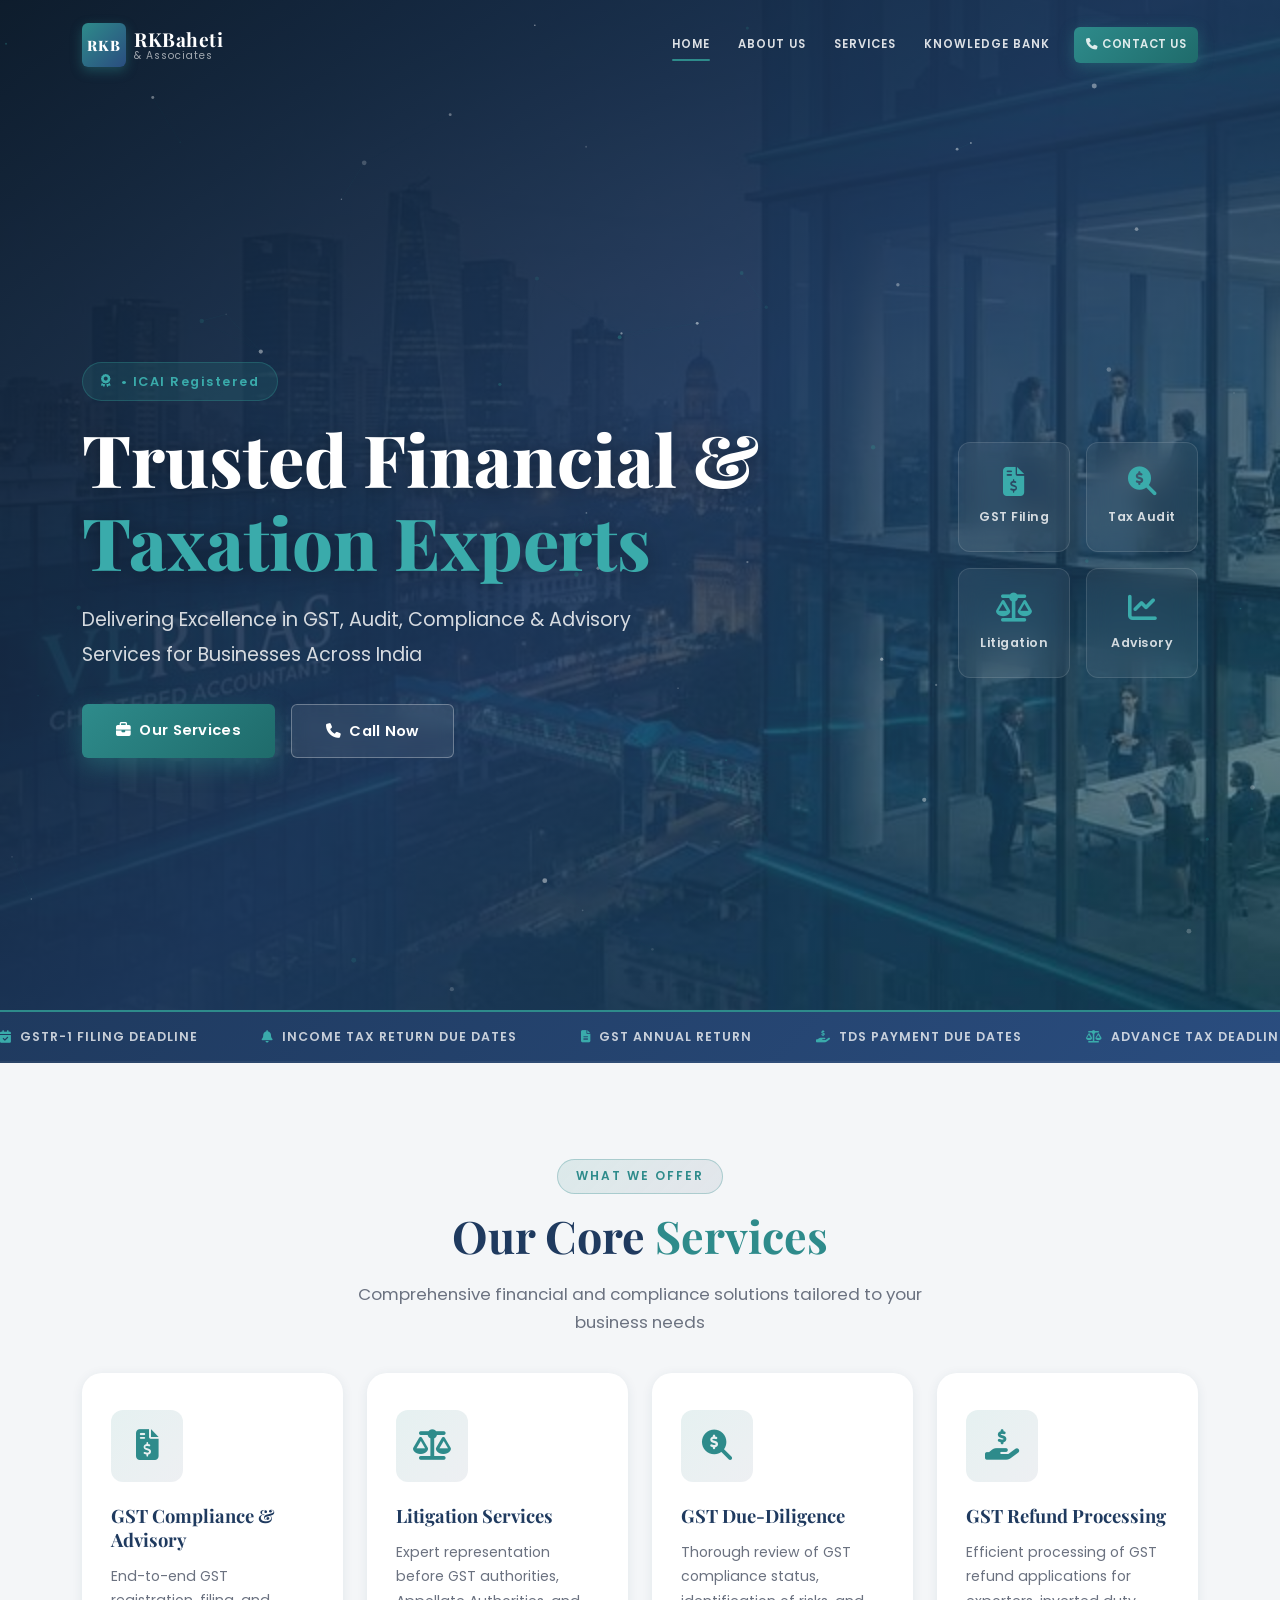
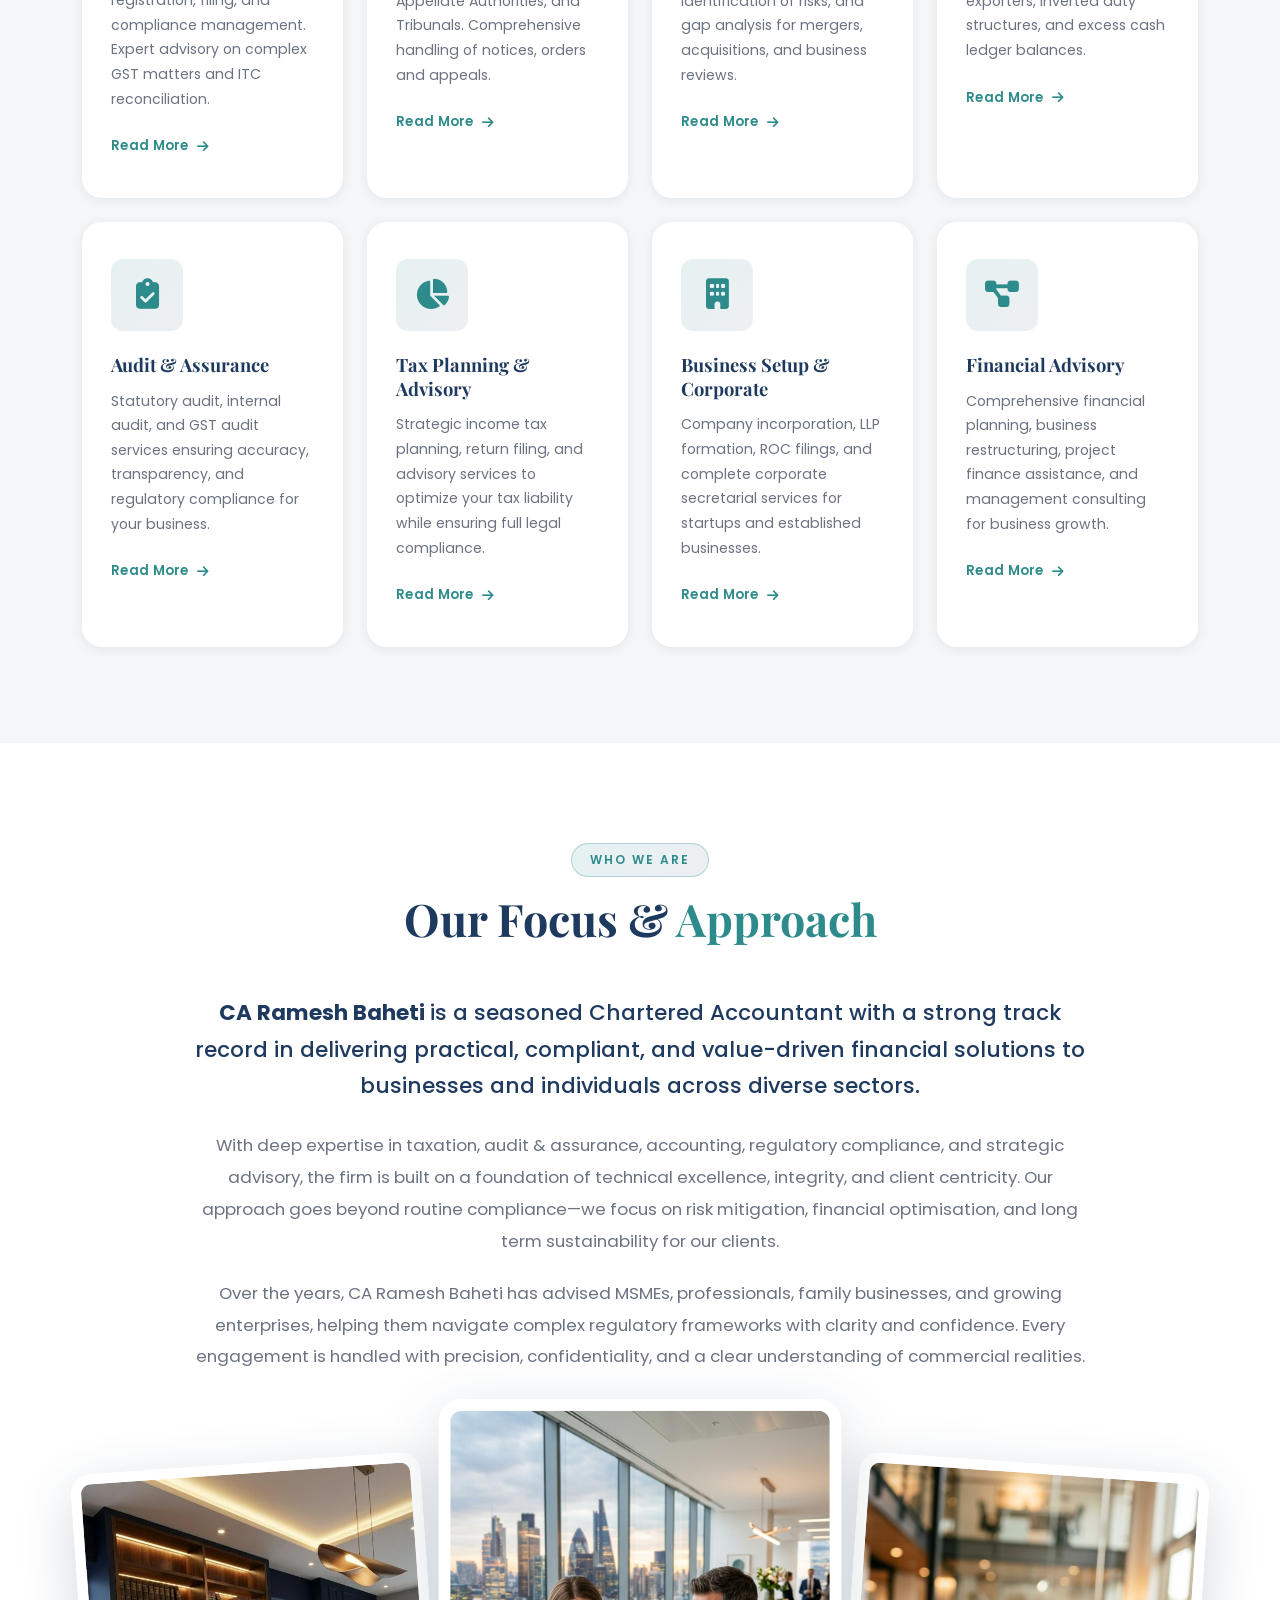
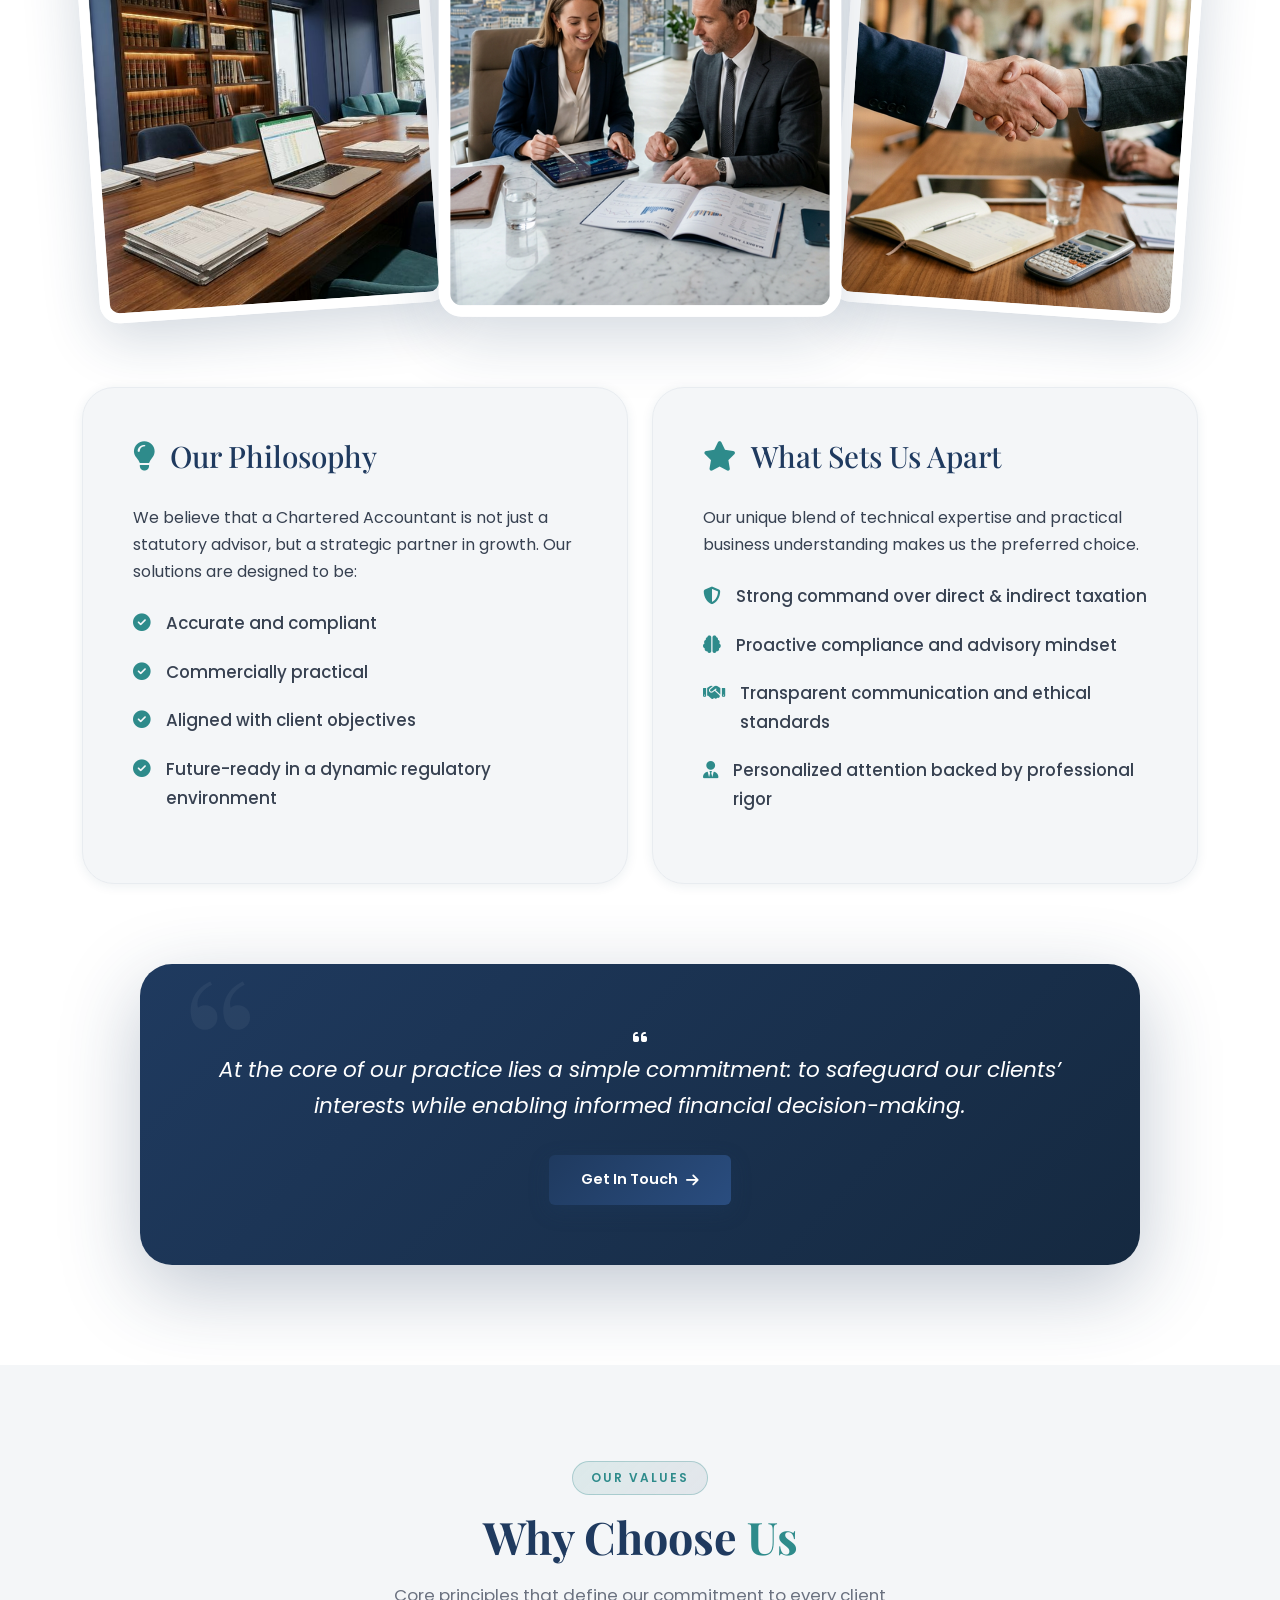
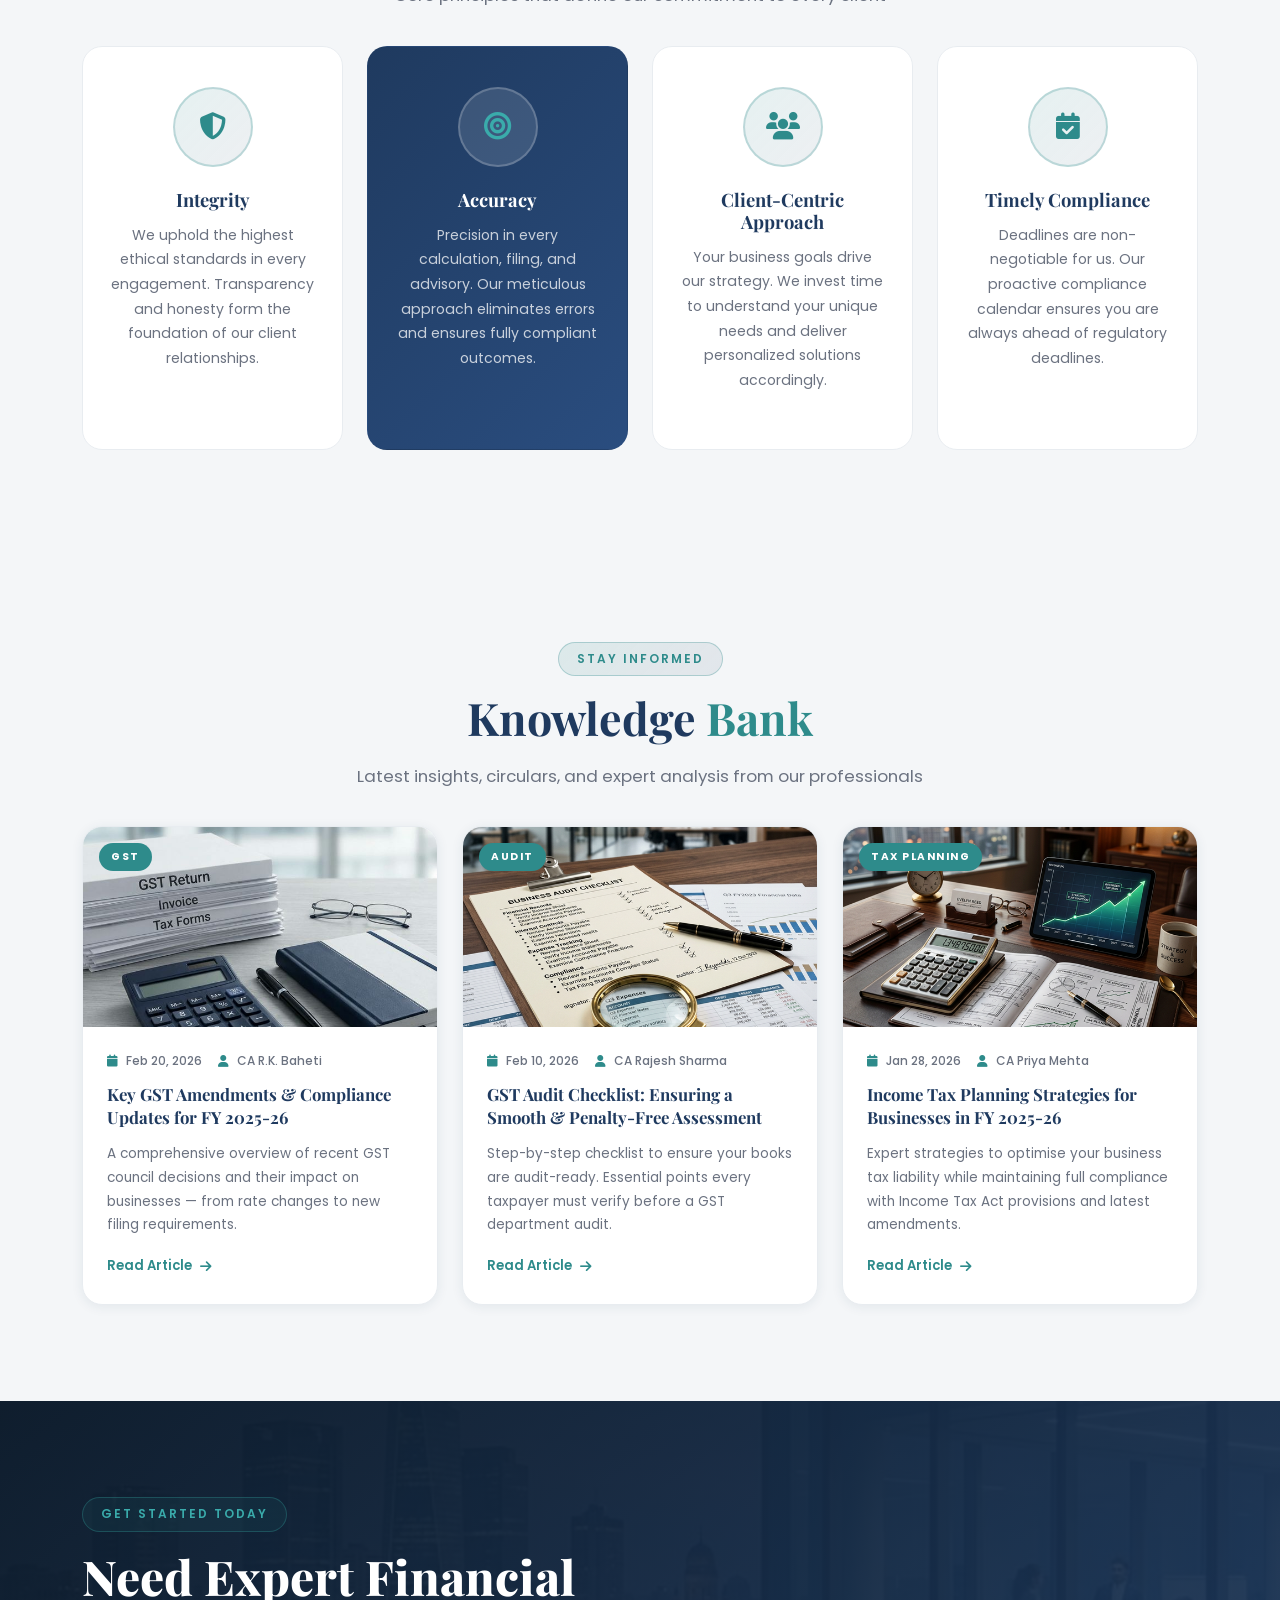
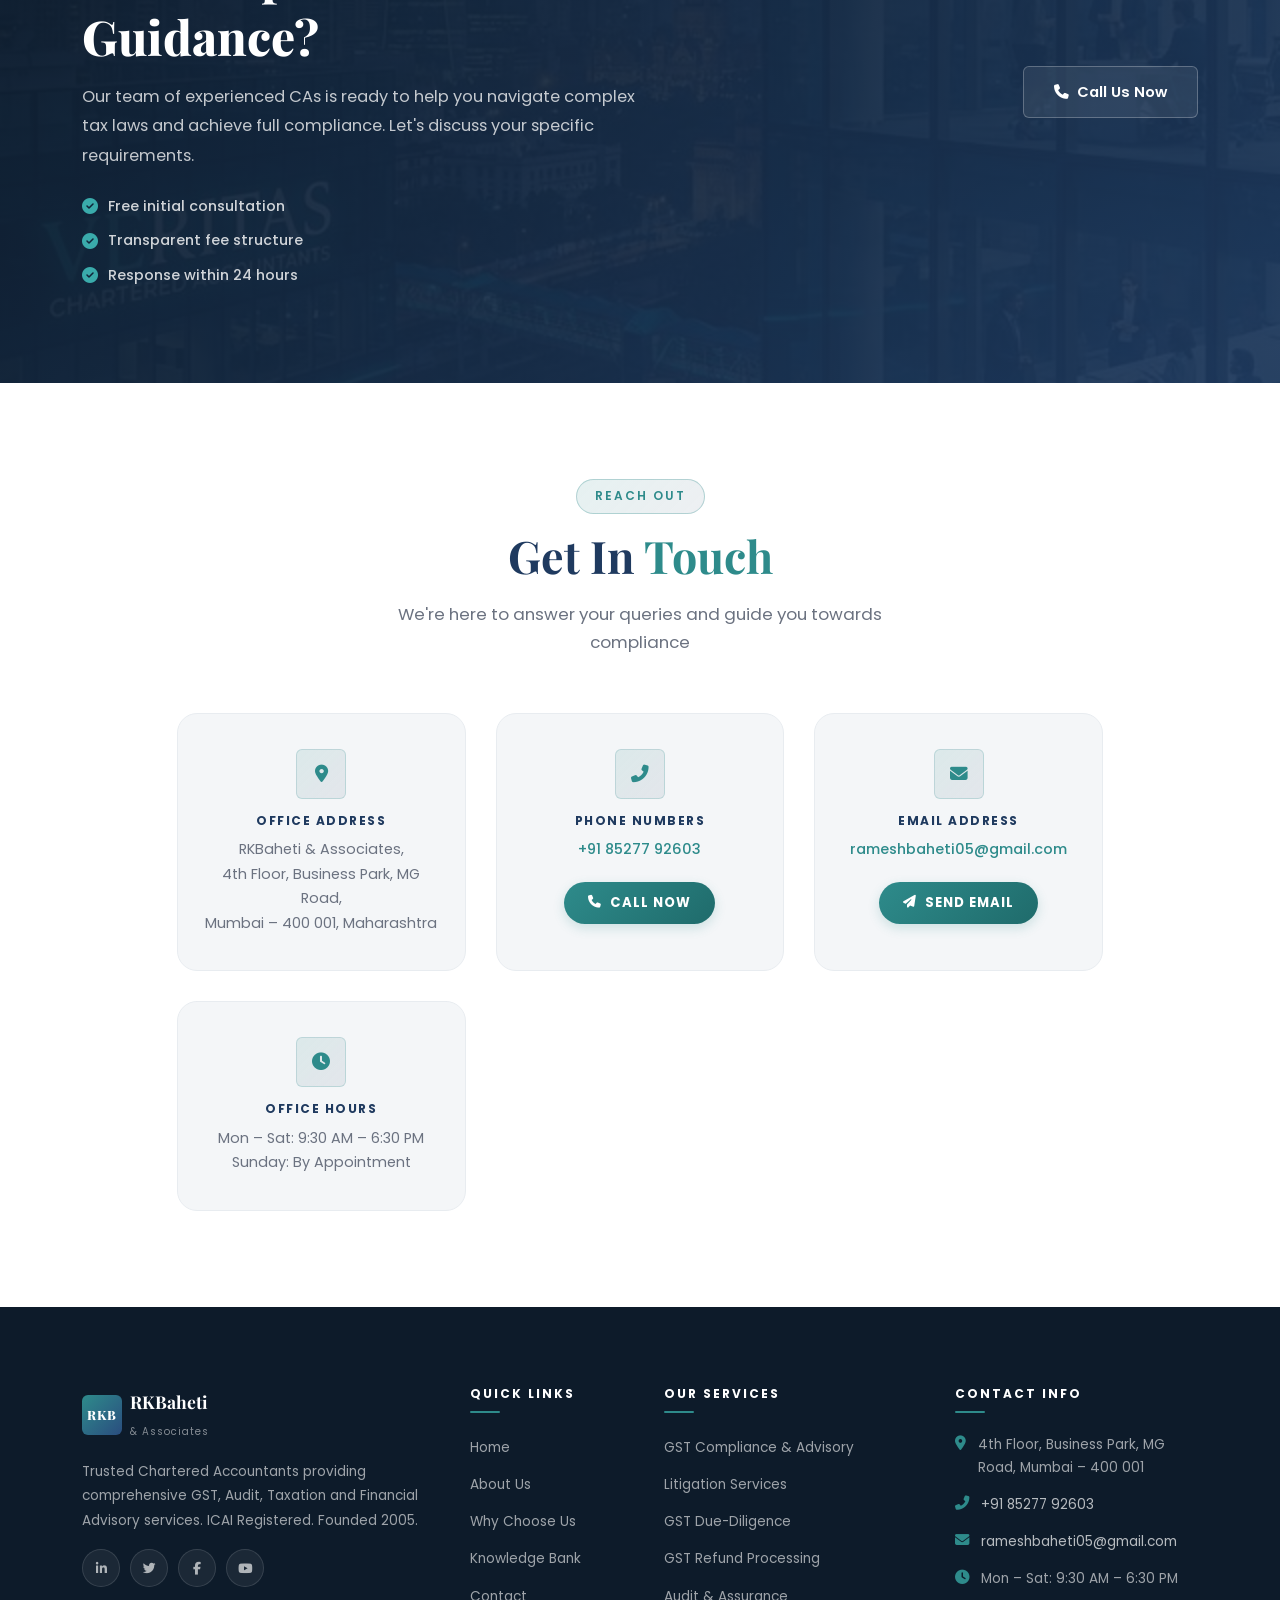
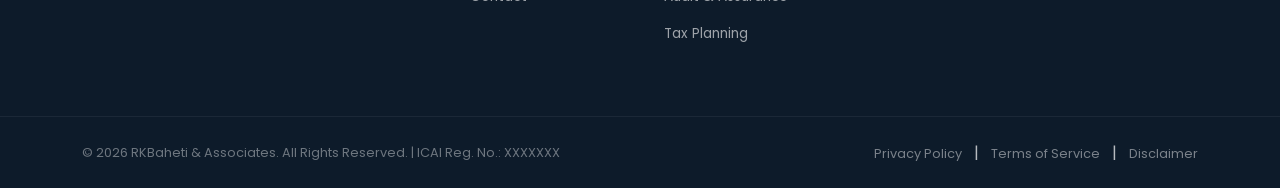
==== commit bdb8074f: "fix: redirect about us to philosophy section" ====
--- a/index.html
+++ b/index.html
@@ -77,17 +77,8 @@
                     </li>
 
                     <!-- About Dropdown -->
-                    <li class="nav-item dropdown">
-                        <a class="nav-link dropdown-toggle" href="#" id="aboutDropdown" data-bs-toggle="dropdown"
-                            aria-expanded="false">ABOUT US</a>
-                        <ul class="dropdown-menu" aria-labelledby="aboutDropdown">
-                            <li><a class="dropdown-item" href="#about"><i class="fas fa-building me-2"></i>Our Firm</a>
-                            </li>
-                            <li><a class="dropdown-item" href="#why-us"><i class="fas fa-star me-2"></i>Why Choose
-                                    Us</a></li>
-                            <li><a class="dropdown-item" href="#about"><i class="fas fa-lightbulb me-2"></i>Our
-                                    Philosophy</a></li>
-                        </ul>
+                    <li class="nav-item">
+                        <a class="nav-link" href="#philosophy">ABOUT US</a>
                     </li>
 
                     <!-- Services Dropdown -->
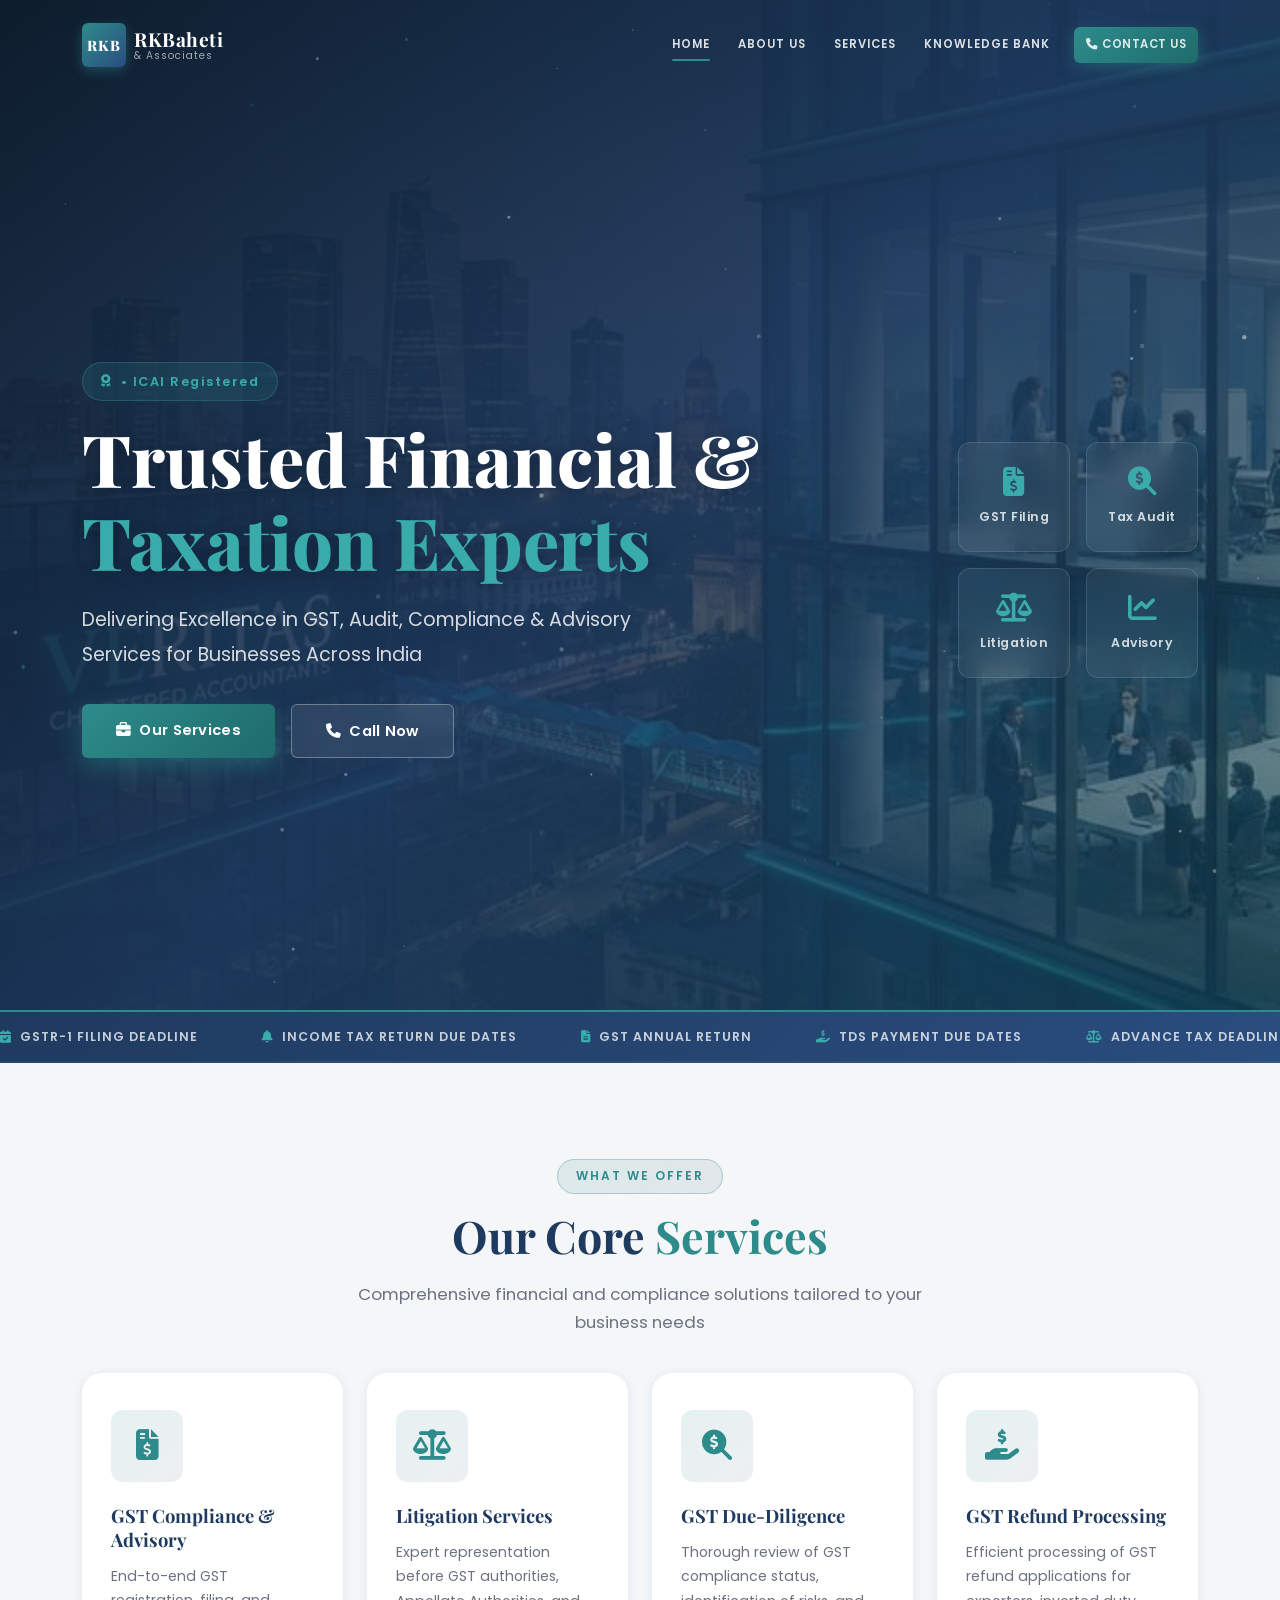
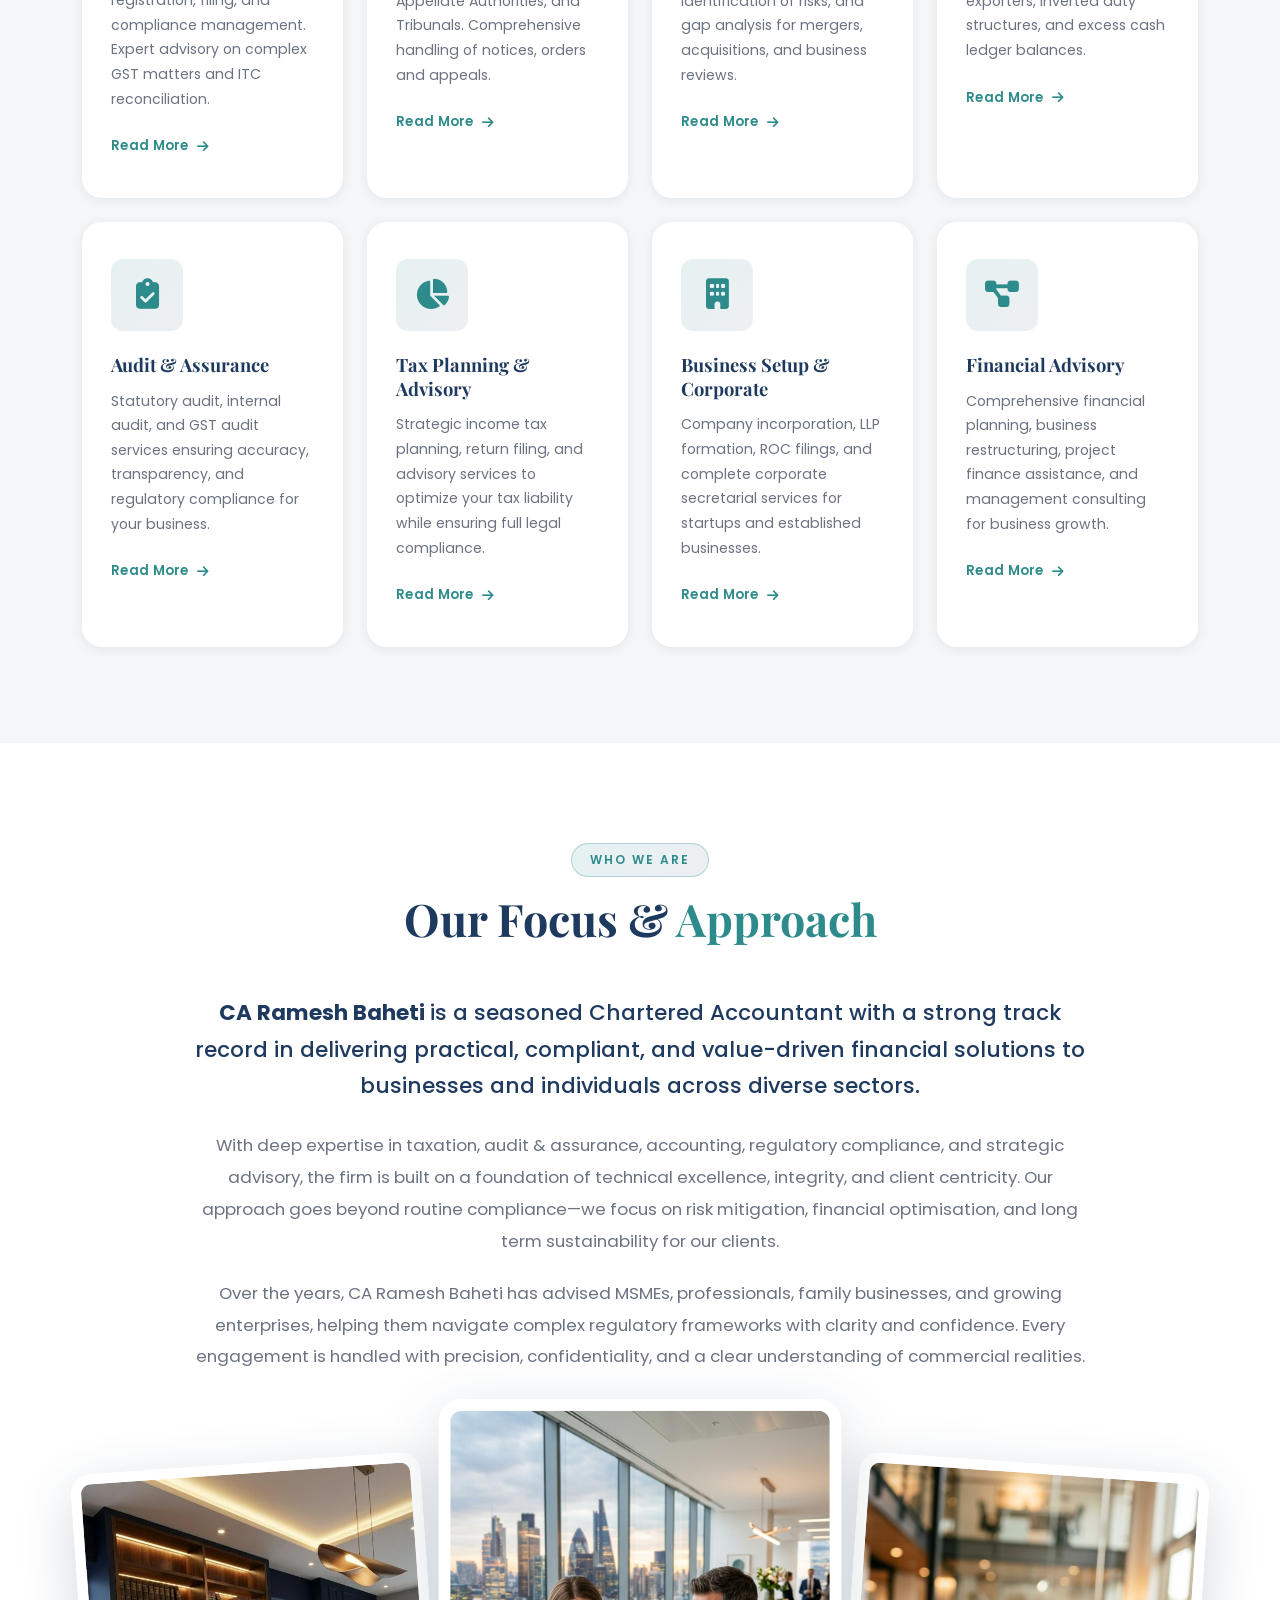
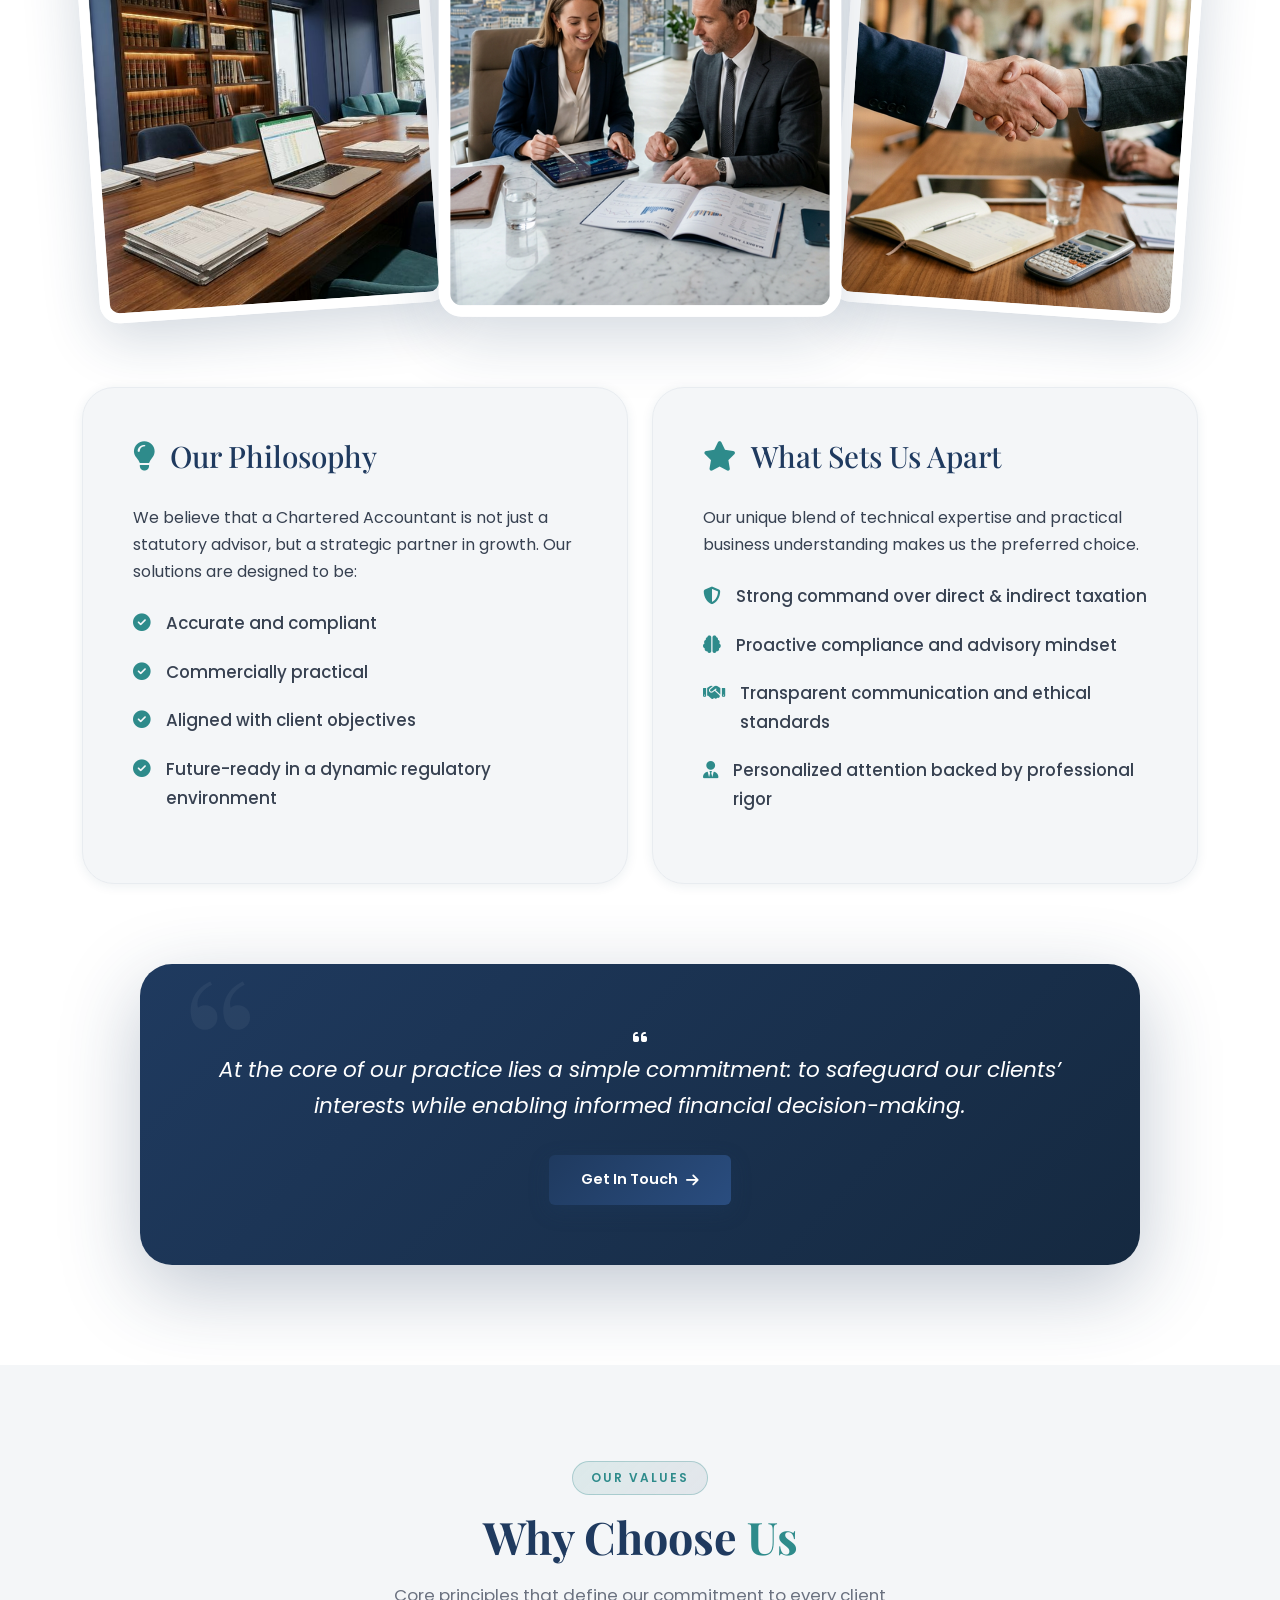
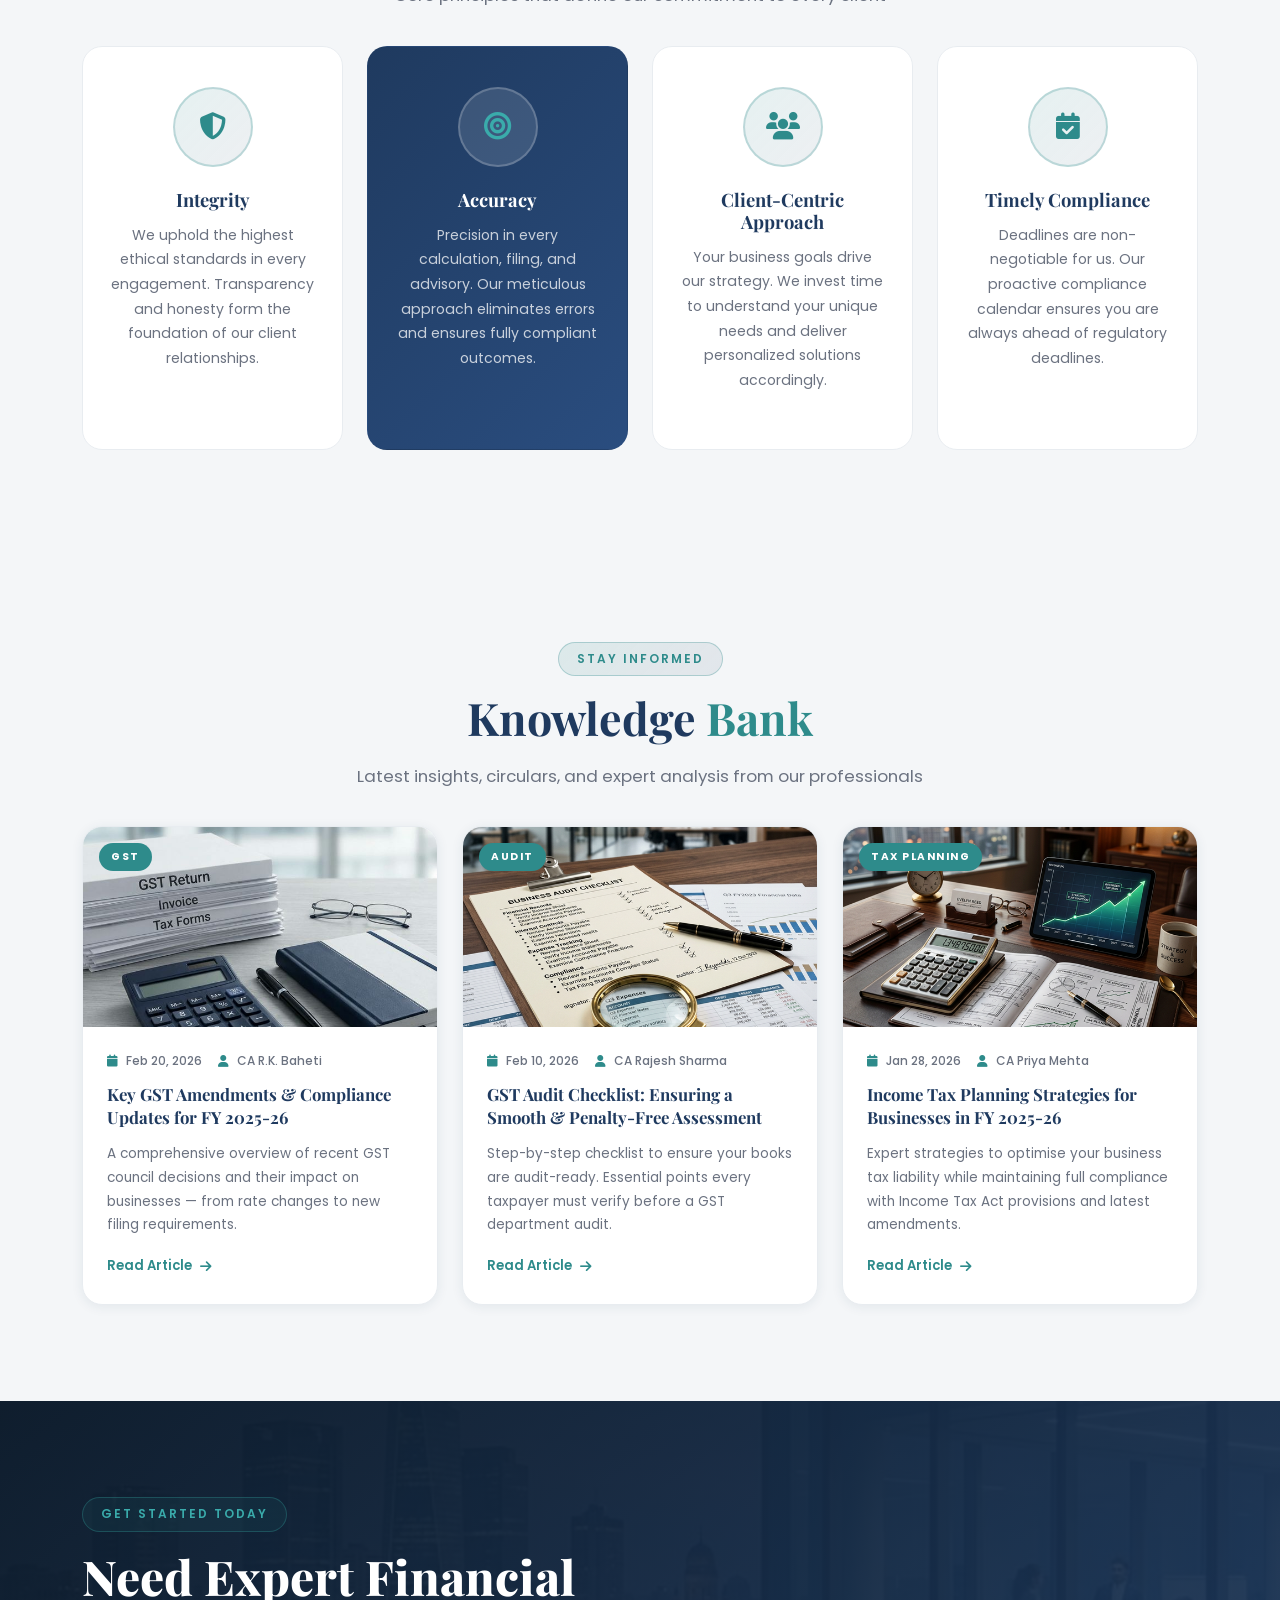
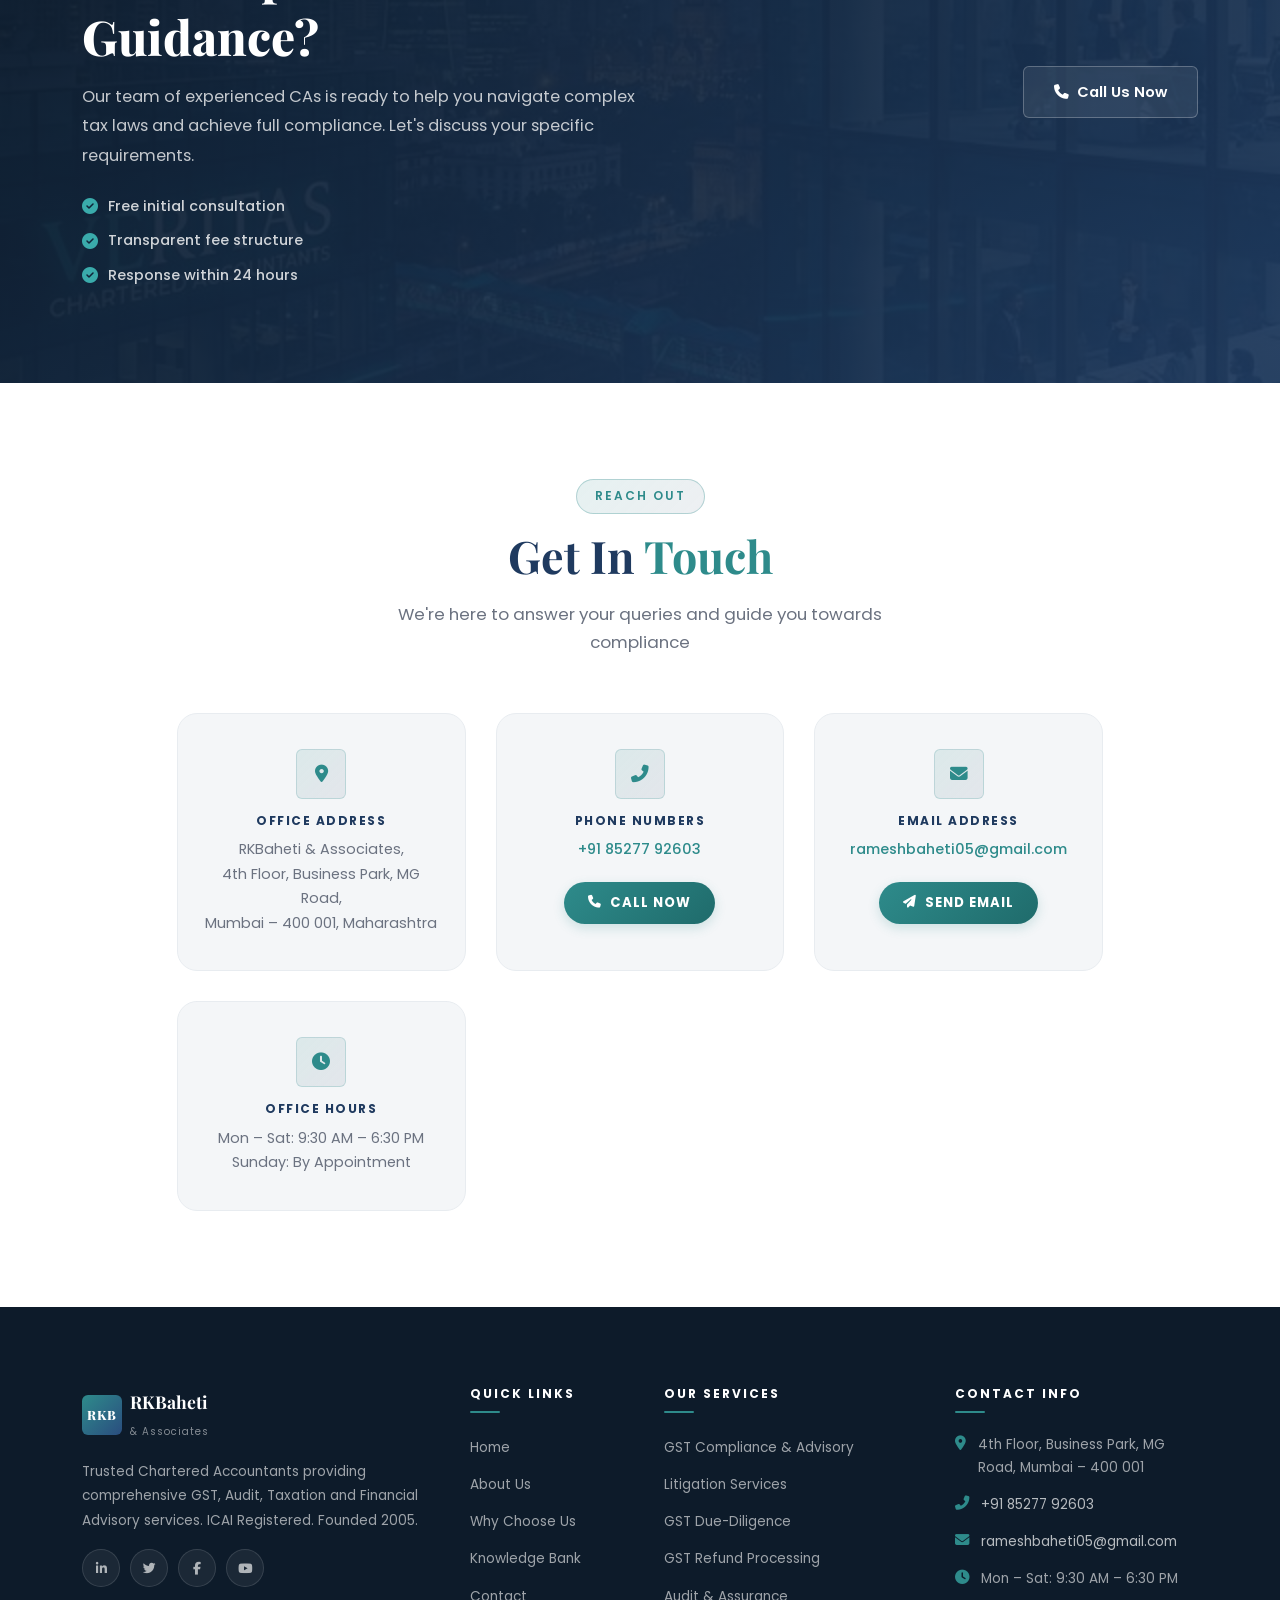
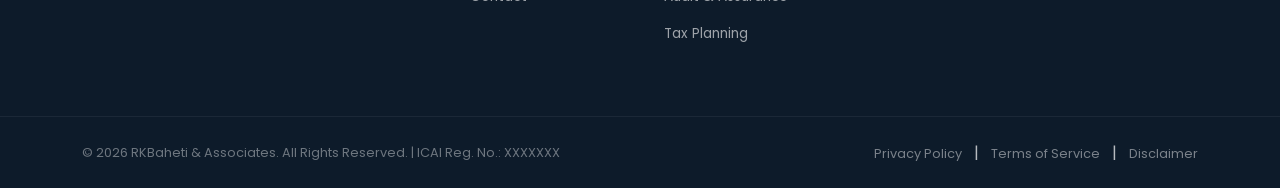
==== commit c8bf3eb0: "update: restored about us dropdown" ====
--- a/index.html
+++ b/index.html
@@ -77,8 +77,17 @@
                     </li>
 
                     <!-- About Dropdown -->
-                    <li class="nav-item">
-                        <a class="nav-link" href="#philosophy">ABOUT US</a>
+                    <li class="nav-item dropdown">
+                        <a class="nav-link dropdown-toggle" href="#" id="aboutDropdown" data-bs-toggle="dropdown"
+                            aria-expanded="false">ABOUT US</a>
+                        <ul class="dropdown-menu" aria-labelledby="aboutDropdown">
+                            <li><a class="dropdown-item" href="#about"><i class="fas fa-building me-2"></i>Our Firm</a>
+                            </li>
+                            <li><a class="dropdown-item" href="#why-us"><i class="fas fa-star me-2"></i>Why Choose
+                                    Us</a></li>
+                            <li><a class="dropdown-item" href="#about"><i class="fas fa-lightbulb me-2"></i>Our
+                                    Philosophy</a></li>
+                        </ul>
                     </li>
 
                     <!-- Services Dropdown -->
